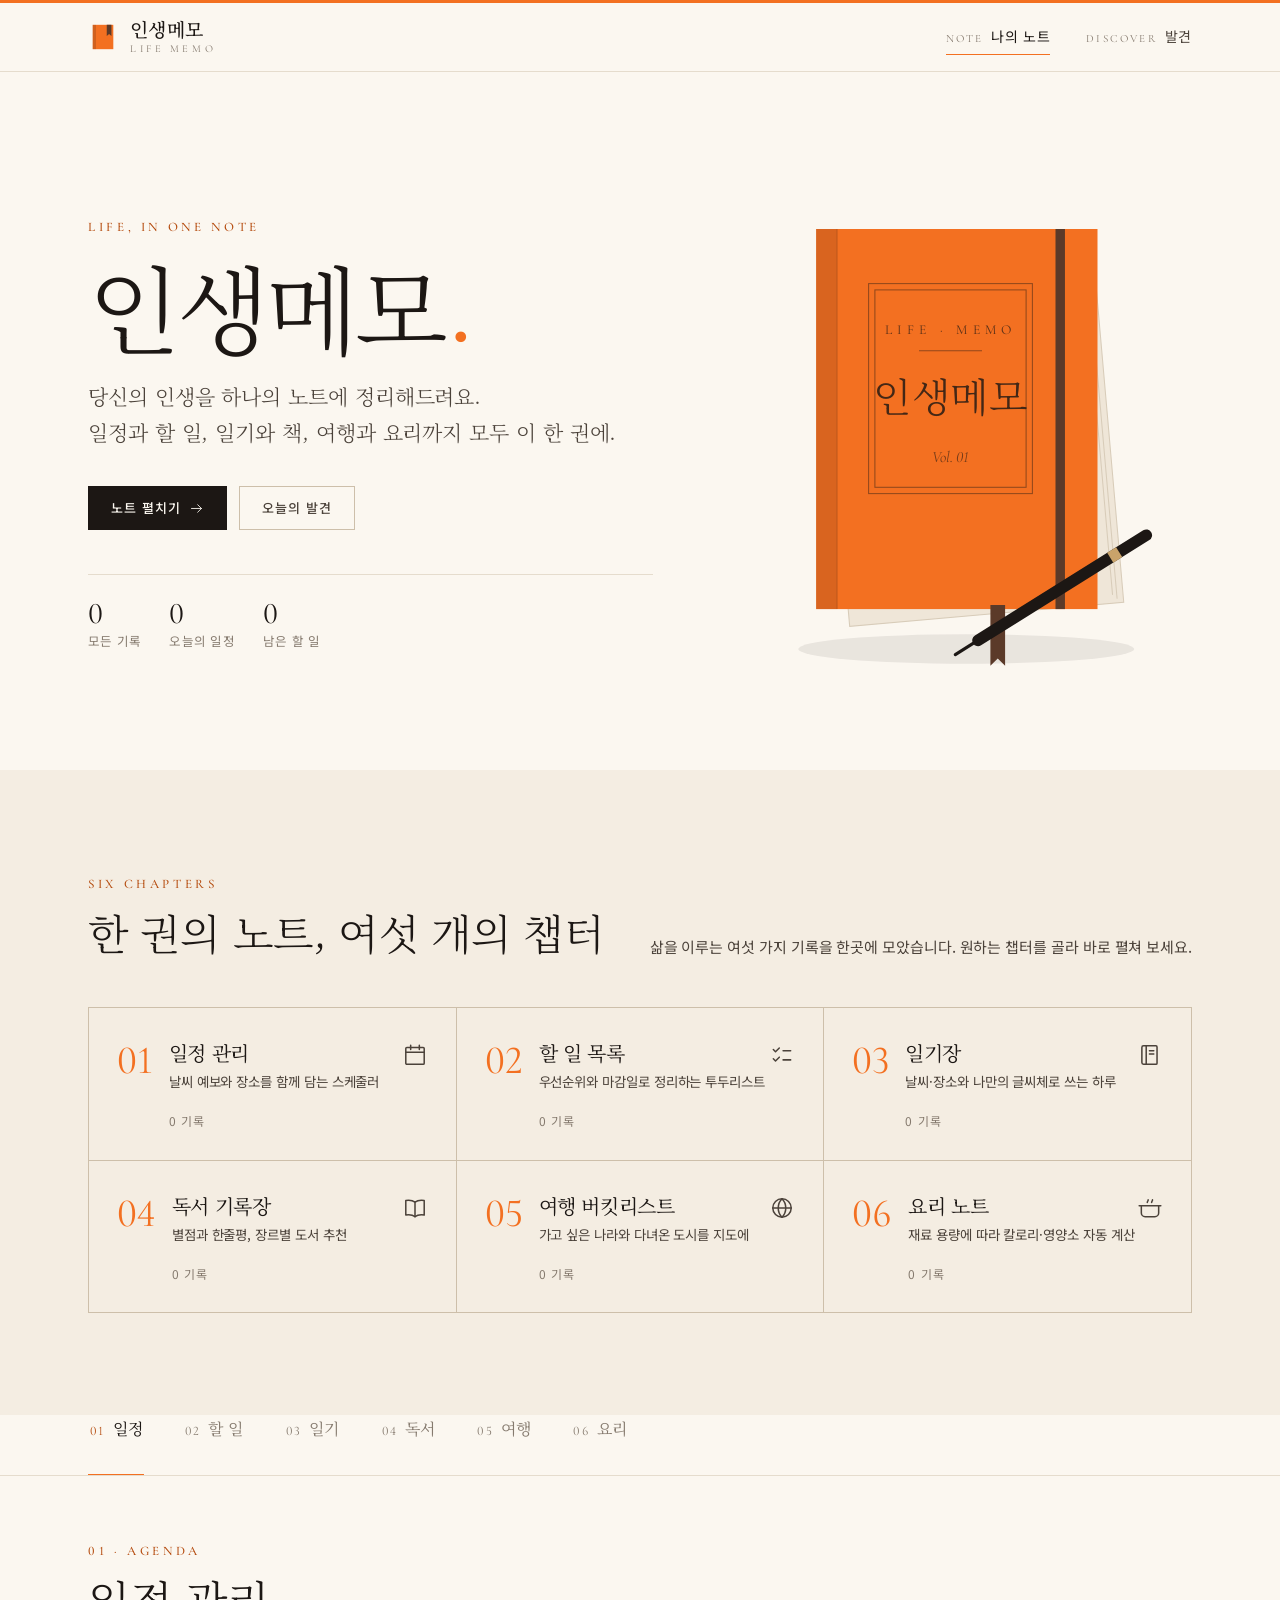
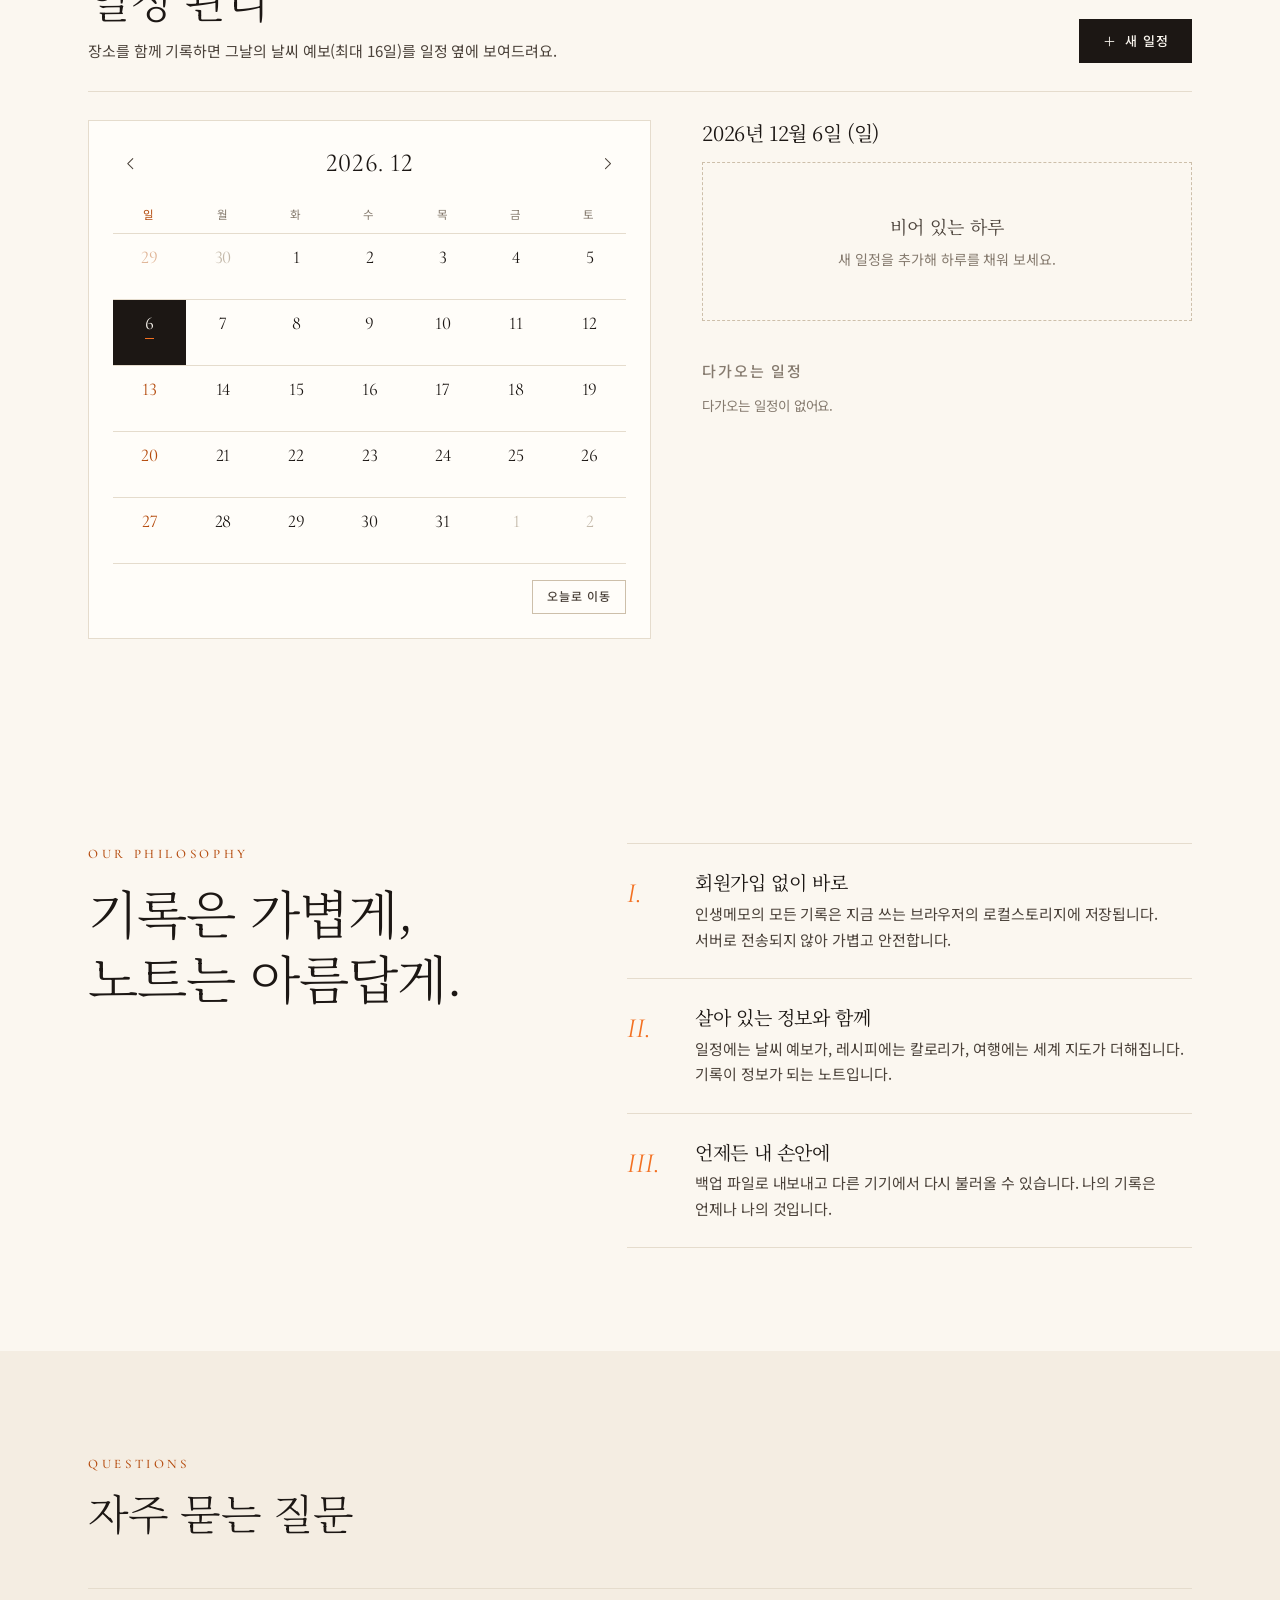
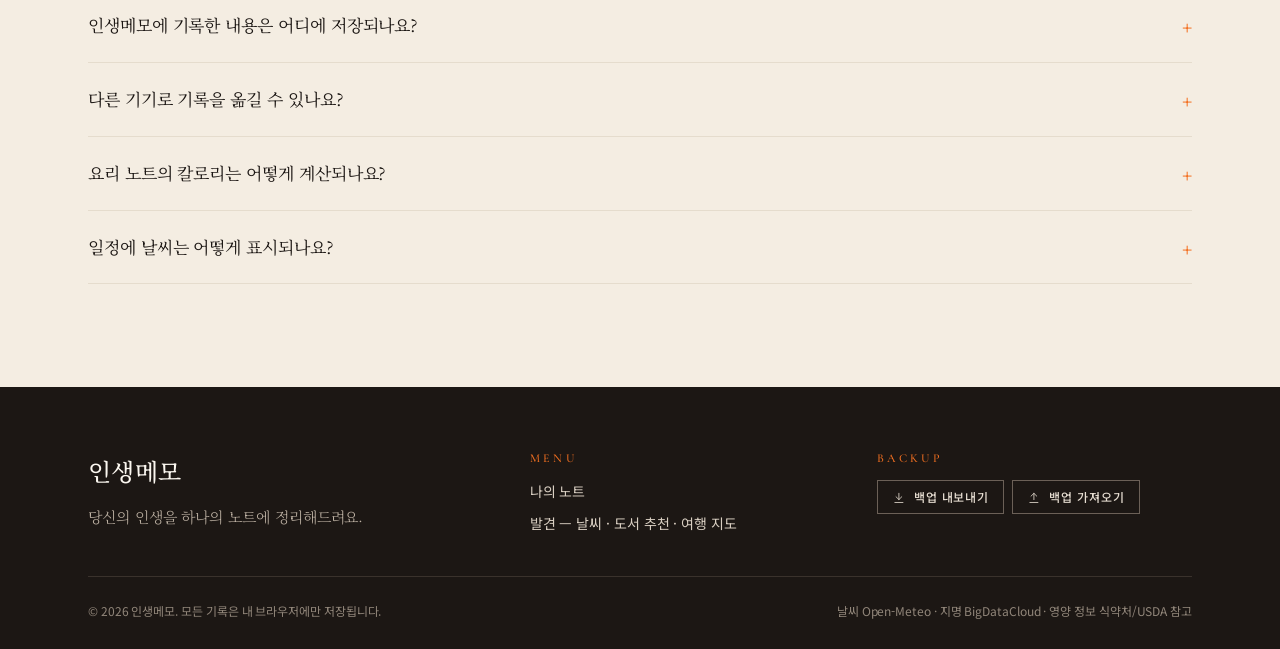
==== index.html @ c5253de2 "first commit" ====
<!doctype html>
<html lang="ko">
<head>
  <meta charset="utf-8">
  <meta name="viewport" content="width=device-width, initial-scale=1, viewport-fit=cover">
  <title>인생메모 | 일정·할 일·일기·독서·여행·요리를 한 권의 노트에</title>
  <meta name="description" content="인생메모는 일정 관리, 할 일 목록, 일기장, 독서 기록장, 여행 버킷리스트, 요리 노트를 한 권의 노트에 정리하는 무료 웹 다이어리입니다. 회원가입 없이 브라우저에 바로 저장됩니다.">
  <meta name="keywords" content="인생메모, 온라인 다이어리, 일정관리, 스케줄러, 투두리스트, 일기장, 독서기록장, 여행 버킷리스트, 요리노트, 레시피 칼로리">
  <meta name="author" content="인생메모">
  <meta name="robots" content="index, follow, max-image-preview:large">
  <meta name="theme-color" content="#f37021">
  <meta name="format-detection" content="telephone=no">
  <link rel="canonical" href="https://lifememo.example.com/">

  <!-- Open Graph / Twitter -->
  <meta property="og:type" content="website">
  <meta property="og:site_name" content="인생메모">
  <meta property="og:locale" content="ko_KR">
  <meta property="og:title" content="인생메모 — 당신의 인생을 하나의 노트에 정리해드려요">
  <meta property="og:description" content="일정, 할 일, 일기, 독서, 여행, 요리. 흩어진 기록을 한 권의 아름다운 노트로.">
  <meta property="og:url" content="https://lifememo.example.com/">
  <meta property="og:image" content="https://lifememo.example.com/assets/img/og-image.png">
  <meta property="og:image:width" content="1200">
  <meta property="og:image:height" content="630">
  <meta property="og:image:alt" content="오렌지색 노트 위에 적힌 인생메모 로고">
  <meta name="twitter:card" content="summary_large_image">
  <meta name="twitter:title" content="인생메모 — 당신의 인생을 하나의 노트에 정리해드려요">
  <meta name="twitter:description" content="일정, 할 일, 일기, 독서, 여행, 요리. 흩어진 기록을 한 권의 아름다운 노트로.">
  <meta name="twitter:image" content="https://lifememo.example.com/assets/img/og-image.png">

  <link rel="icon" href="assets/img/favicon.svg" type="image/svg+xml">
  <link rel="icon" href="assets/img/favicon-32.png" sizes="32x32" type="image/png">
  <link rel="apple-touch-icon" href="assets/img/apple-touch-icon.png">
  <link rel="manifest" href="manifest.webmanifest">

  <link rel="preconnect" href="https://fonts.googleapis.com">
  <link rel="preconnect" href="https://fonts.gstatic.com" crossorigin>
  <link rel="preconnect" href="https://api.open-meteo.com" crossorigin>
  <link rel="stylesheet" href="https://fonts.googleapis.com/css2?family=Cormorant+Garamond:ital,wght@0,400;0,500;1,400&family=Noto+Sans+KR:wght@300;400;500&family=Noto+Serif+KR:wght@300;400;500&family=Nanum+Myeongjo&family=Gowun+Batang&family=Gowun+Dodum&family=Nanum+Pen+Script&family=Gaegu&display=swap">
  <link rel="stylesheet" href="css/base.css">
  <link rel="stylesheet" href="css/note.css">

  <script type="application/ld+json">
  {
    "@context": "https://schema.org",
    "@graph": [
      {
        "@type": "WebSite",
        "@id": "https://lifememo.example.com/#website",
        "name": "인생메모",
        "alternateName": "Life Memo",
        "url": "https://lifememo.example.com/",
        "description": "당신의 인생을 하나의 노트에 정리해드려요.",
        "inLanguage": "ko-KR"
      },
      {
        "@type": "WebApplication",
        "name": "인생메모",
        "url": "https://lifememo.example.com/",
        "applicationCategory": "LifestyleApplication",
        "operatingSystem": "Any (웹 브라우저)",
        "browserRequirements": "JavaScript와 localStorage를 지원하는 최신 브라우저",
        "offers": { "@type": "Offer", "price": "0", "priceCurrency": "KRW" },
        "featureList": ["일정 관리 및 날씨 예보", "할 일 목록", "글꼴을 고를 수 있는 일기장", "별점과 한줄평 독서 기록장", "세계 지도 여행 버킷리스트", "칼로리·영양소 자동 계산 요리 노트"],
        "inLanguage": "ko-KR"
      },
      {
        "@type": "FAQPage",
        "mainEntity": [
          {
            "@type": "Question",
            "name": "인생메모에 기록한 내용은 어디에 저장되나요?",
            "acceptedAnswer": { "@type": "Answer", "text": "모든 기록은 지금 사용하는 브라우저의 로컬스토리지에만 저장됩니다. 서버로 전송되지 않으며 회원가입도 필요 없습니다." }
          },
          {
            "@type": "Question",
            "name": "다른 기기로 기록을 옮길 수 있나요?",
            "acceptedAnswer": { "@type": "Answer", "text": "페이지 하단의 '백업 내보내기'로 JSON 파일을 받은 뒤, 다른 기기에서 '백업 가져오기'로 불러오면 됩니다." }
          },
          {
            "@type": "Question",
            "name": "요리 노트의 칼로리는 어떻게 계산되나요?",
            "acceptedAnswer": { "@type": "Answer", "text": "재료와 용량을 고르면 식약처 식품영양성분 DB와 USDA 자료를 참고한 100g당 영양 정보를 바탕으로 열량, 탄수화물, 단백질, 지방, 나트륨을 자동으로 계산합니다." }
          },
          {
            "@type": "Question",
            "name": "일정에 날씨는 어떻게 표시되나요?",
            "acceptedAnswer": { "@type": "Answer", "text": "일정에 장소를 검색하거나 현재 위치를 등록하면 Open-Meteo 예보를 이용해 최대 16일 뒤까지 그날의 날씨와 기온을 보여드립니다." }
          }
        ]
      }
    ]
  }
  </script>
</head>
<body>
  <a class="skip-link" href="#main">본문 바로가기</a>

  <!-- Icon sprite -->
  <svg xmlns="http://www.w3.org/2000/svg" style="display:none">
    <symbol id="i-calendar" viewBox="0 0 24 24"><rect x="3.5" y="5" width="17" height="15.5" rx="1"/><path d="M3.5 9.5h17M8 3v4M16 3v4"/></symbol>
    <symbol id="i-checklist" viewBox="0 0 24 24"><path d="m4 7 2 2 3.5-3.5M4 15.5l2 2 3.5-3.5M13 8h7M13 16.5h7"/></symbol>
    <symbol id="i-journal" viewBox="0 0 24 24"><path d="M6 3.5h11.5a1 1 0 0 1 1 1v15a1 1 0 0 1-1 1H6A1.5 1.5 0 0 1 4.5 19V5A1.5 1.5 0 0 1 6 3.5z"/><path d="M8.5 3.5v17M11.5 8h4M11.5 11h4"/></symbol>
    <symbol id="i-book" viewBox="0 0 24 24"><path d="M12 6.5C10 5 7 4.5 3.5 5v13.5c3.5-.5 6.5 0 8.5 1.5 2-1.5 5-2 8.5-1.5V5C17 4.5 14 5 12 6.5z"/><path d="M12 6.5V20"/></symbol>
    <symbol id="i-globe" viewBox="0 0 24 24"><circle cx="12" cy="12" r="8.5"/><path d="M3.5 12h17M12 3.5c2.5 2.5 3.5 5.5 3.5 8.5s-1 6-3.5 8.5c-2.5-2.5-3.5-5.5-3.5-8.5s1-6 3.5-8.5z"/></symbol>
    <symbol id="i-pot" viewBox="0 0 24 24"><path d="M4 10h16v6.5a3.5 3.5 0 0 1-3.5 3.5h-9A3.5 3.5 0 0 1 4 16.5z"/><path d="M2 10h2M20 10h2M9.5 7c0-1 .8-1.5.8-2.5M13.5 7c0-1 .8-1.5.8-2.5"/></symbol>
    <symbol id="i-plus" viewBox="0 0 24 24"><path d="M12 5v14M5 12h14"/></symbol>
    <symbol id="i-edit" viewBox="0 0 24 24"><path d="M4 20h4L18.5 9.5l-4-4L4 16z"/></symbol>
    <symbol id="i-trash" viewBox="0 0 24 24"><path d="M4.5 7h15M9.5 7V4.5h5V7M6.5 7l1 13h9l1-13M10.5 11v5M13.5 11v5"/></symbol>
    <symbol id="i-close" viewBox="0 0 24 24"><path d="m6 6 12 12M18 6 6 18"/></symbol>
    <symbol id="i-pin" viewBox="0 0 24 24"><path d="M12 21s-6.5-6-6.5-11a6.5 6.5 0 0 1 13 0c0 5-6.5 11-6.5 11z"/><circle cx="12" cy="10" r="2.3"/></symbol>
    <symbol id="i-locate" viewBox="0 0 24 24"><circle cx="12" cy="12" r="6.5"/><circle cx="12" cy="12" r="2"/><path d="M12 2.5v3M12 18.5v3M2.5 12h3M18.5 12h3"/></symbol>
    <symbol id="i-search" viewBox="0 0 24 24"><circle cx="10.5" cy="10.5" r="6.5"/><path d="m15.5 15.5 5 5"/></symbol>
    <symbol id="i-arrow-right" viewBox="0 0 24 24"><path d="M4 12h16M14 6l6 6-6 6"/></symbol>
    <symbol id="i-chev-left" viewBox="0 0 24 24"><path d="m15 5-7 7 7 7"/></symbol>
    <symbol id="i-chev-right" viewBox="0 0 24 24"><path d="m9 5 7 7-7 7"/></symbol>
    <symbol id="i-chev-up" viewBox="0 0 24 24"><path d="m5 15 7-7 7 7"/></symbol>
    <symbol id="i-chev-down" viewBox="0 0 24 24"><path d="m5 9 7 7 7-7"/></symbol>
    <symbol id="i-star" viewBox="0 0 24 24"><path fill="currentColor" stroke="none" d="m12 2.8 2.8 5.9 6.4.8-4.7 4.4 1.2 6.4L12 17.2l-5.7 3.1 1.2-6.4-4.7-4.4 6.4-.8z"/></symbol>
    <symbol id="i-sun" viewBox="0 0 24 24"><circle cx="12" cy="12" r="4"/><path d="M12 2.5v2M12 19.5v2M2.5 12h2M19.5 12h2M5.3 5.3l1.4 1.4M17.3 17.3l1.4 1.4M5.3 18.7l1.4-1.4M17.3 6.7l1.4-1.4"/></symbol>
    <symbol id="i-moon" viewBox="0 0 24 24"><path d="M19.5 14.5A8 8 0 0 1 9.5 4.5a8 8 0 1 0 10 10z"/></symbol>
    <symbol id="i-cloud" viewBox="0 0 24 24"><path d="M7 18.5h10.5a4 4 0 0 0 .3-8A6 6 0 0 0 6.3 11 3.8 3.8 0 0 0 7 18.5z"/></symbol>
    <symbol id="i-cloud-sun" viewBox="0 0 24 24"><path d="M8.6 8.2a3.5 3.5 0 0 1 6-1.7M9 2.5V4M3.5 8H5M5 4.3l1 1"/><path d="M8 20h9.5a3.5 3.5 0 0 0 .3-7 5.2 5.2 0 0 0-9.9.6A3.2 3.2 0 0 0 8 20z"/></symbol>
    <symbol id="i-fog" viewBox="0 0 24 24"><path d="M7 12.5h10.5a3.6 3.6 0 0 0 .3-7.2 5.5 5.5 0 0 0-10.6.6A3.3 3.3 0 0 0 7 12.5zM4 16h16M6 19.5h12"/></symbol>
    <symbol id="i-drizzle" viewBox="0 0 24 24"><path d="M7 14.5h10.5a3.8 3.8 0 0 0 .3-7.5A5.8 5.8 0 0 0 6.6 8 3.5 3.5 0 0 0 7 14.5z"/><path d="M8.5 17.5v1M12 19v1M15.5 17.5v1"/></symbol>
    <symbol id="i-rain" viewBox="0 0 24 24"><path d="M7 14.5h10.5a3.8 3.8 0 0 0 .3-7.5A5.8 5.8 0 0 0 6.6 8 3.5 3.5 0 0 0 7 14.5z"/><path d="m9 17-1 3.5M12.5 17l-1 3.5M16 17l-1 3.5"/></symbol>
    <symbol id="i-snow" viewBox="0 0 24 24"><path d="M7 14.5h10.5a3.8 3.8 0 0 0 .3-7.5A5.8 5.8 0 0 0 6.6 8 3.5 3.5 0 0 0 7 14.5z"/><path d="M8.5 17.5v3M7 19h3M15.5 17.5v3M14 19h3"/></symbol>
    <symbol id="i-storm" viewBox="0 0 24 24"><path d="M7 14.5h10.5a3.8 3.8 0 0 0 .3-7.5A5.8 5.8 0 0 0 6.6 8 3.5 3.5 0 0 0 7 14.5z"/><path d="M12.5 15.5 10.5 19h3l-2 3.5"/></symbol>
    <symbol id="i-wind" viewBox="0 0 24 24"><path d="M3 8.5h11a2.5 2.5 0 1 0-2.5-2.5M3 12.5h15a2.5 2.5 0 1 1-2.5 2.5M3 16.5h7"/></symbol>
    <symbol id="i-clock" viewBox="0 0 24 24"><circle cx="12" cy="12" r="8.5"/><path d="M12 7.5V12l3 2"/></symbol>
    <symbol id="i-users" viewBox="0 0 24 24"><circle cx="9" cy="8" r="3"/><path d="M3.5 19.5a5.5 5.5 0 0 1 11 0M16 5.5a3 3 0 0 1 0 5.5M17.5 14.5a5 5 0 0 1 3 5"/></symbol>
    <symbol id="i-flame" viewBox="0 0 24 24"><path d="M12 21a6 6 0 0 0 6-6c0-4-3-6-4-9-1 2.5-2.5 3.5-3.5 2.5C9.8 7 9.8 5.5 10.2 4 7.5 6 6 9.5 6 15a6 6 0 0 0 6 6z"/></symbol>
    <symbol id="i-download" viewBox="0 0 24 24"><path d="M12 4v11M7 10l5 5 5-5M5 20h14"/></symbol>
    <symbol id="i-upload" viewBox="0 0 24 24"><path d="M12 15V4M7 9l5-5 5 5M5 20h14"/></symbol>
    <symbol id="i-check" viewBox="0 0 24 24"><path d="m5 12.5 4.5 4.5L19 7.5"/></symbol>
    <symbol id="i-map" viewBox="0 0 24 24"><path d="M3.5 6.5 9 4l6 2.5 5.5-2.5v13.5L15 20l-6-2.5-5.5 2.5zM9 4v13.5M15 6.5V20"/></symbol>
    <symbol id="i-bookmark" viewBox="0 0 24 24"><path d="M6 3.5h12v17l-6-4-6 4z"/></symbol>
  </svg>

  <header class="site-header">
    <div class="container">
      <a class="brand" href="./" aria-label="인생메모 홈">
        <svg class="brand-mark" viewBox="0 0 32 32" aria-hidden="true"><rect x="5" y="3" width="22" height="26" fill="#f37021"/><rect x="5" y="3" width="3.5" height="26" fill="#1c1714" opacity=".16"/><path d="M20 3v12l2.5-2.2L25 15V3z" fill="#5b3a29"/></svg>
        <span class="brand-text"><span class="brand-name">인생메모</span><span class="brand-sub">Life Memo</span></span>
      </a>
      <nav class="site-nav" aria-label="주요 메뉴">
        <ul>
          <li><a href="./" aria-current="page"><small>Note</small>나의 노트</a></li>
          <li><a href="discover.html"><small>Discover</small>발견</a></li>
        </ul>
      </nav>
    </div>
  </header>

  <main id="main">
    <!-- ============ Hero ============ -->
    <section class="hero" aria-labelledby="hero-title">
      <div class="container">
        <div>
          <p class="eyebrow">Life, in one note</p>
          <h1 class="hero-title" id="hero-title">인생메모<em>.</em></h1>
          <p class="hero-lead">당신의 인생을 하나의 노트에 정리해드려요.<br>일정과 할 일, 일기와 책, 여행과 요리까지 모두 이 한 권에.</p>
          <div class="hero-actions">
            <a class="btn btn--primary" href="#notebook">노트 펼치기 <svg class="icon" aria-hidden="true"><use href="#i-arrow-right"></use></svg></a>
            <a class="btn btn--ghost" href="discover.html">오늘의 발견</a>
          </div>
          <div class="hero-meta" aria-label="나의 기록 요약">
            <div><strong data-stat="total">0</strong>모든 기록</div>
            <div><strong data-stat="today">0</strong>오늘의 일정</div>
            <div><strong data-stat="todo">0</strong>남은 할 일</div>
          </div>
        </div>
        <svg class="hero-art" viewBox="0 0 400 470" role="img" aria-labelledby="hero-art-title">
          <title id="hero-art-title">갈색 리본 책갈피가 달린 오렌지색 노트</title>
          <ellipse cx="205" cy="440" rx="160" ry="14" fill="#1c1714" opacity=".08"/>
          <g transform="rotate(-5 205 230)">
            <rect x="78" y="52" width="262" height="356" fill="#efe6d8" stroke="#d8ccb9"/>
            <path d="M330 60v340M334 64v340" stroke="#d8ccb9"/>
          </g>
          <rect x="62" y="40" width="268" height="362" fill="#f37021"/>
          <rect x="62" y="40" width="20" height="362" fill="#1c1714" opacity=".12"/>
          <path d="M82 40v362" stroke="#1c1714" stroke-opacity=".18"/>
          <rect x="290" y="40" width="9" height="362" fill="#5b3a29"/>
          <path d="M228 398h14v58l-7-7-7 7z" fill="#5b3a29"/>
          <g fill="none" stroke="#1c1714" stroke-opacity=".45">
            <rect x="112" y="92" width="156" height="200"/>
            <rect x="118" y="98" width="144" height="188"/>
          </g>
          <text x="190" y="140" text-anchor="middle" font-family="Cormorant Garamond, serif" font-size="13" letter-spacing="5" fill="#1c1714" fill-opacity=".7">LIFE · MEMO</text>
          <path d="M160 156h60" stroke="#1c1714" stroke-opacity=".45"/>
          <text x="190" y="214" text-anchor="middle" font-family="Noto Serif KR, serif" font-size="38" font-weight="300" fill="#1c1714" fill-opacity=".82">인생메모</text>
          <text x="190" y="262" text-anchor="middle" font-family="Cormorant Garamond, serif" font-style="italic" font-size="15" fill="#1c1714" fill-opacity=".6">Vol. 01</text>
          <g transform="rotate(-32 300 380)">
            <rect x="196" y="374" width="200" height="11" rx="5.5" fill="#1c1714"/>
            <rect x="350" y="374" width="10" height="11" fill="#c9a36a"/>
            <path d="M196 379.5 176 379.5" stroke="#1c1714" stroke-width="3" stroke-linecap="round"/>
          </g>
        </svg>
      </div>
    </section>

    <!-- ============ Chapters ============ -->
    <section class="section section--tint" aria-labelledby="chapters-title">
      <div class="container">
        <div class="section-head">
          <div>
            <p class="eyebrow">Six chapters</p>
            <h2 id="chapters-title">한 권의 노트, 여섯 개의 챕터</h2>
          </div>
          <p class="desc">삶을 이루는 여섯 가지 기록을 한곳에 모았습니다. 원하는 챕터를 골라 바로 펼쳐 보세요.</p>
        </div>
        <ol class="chapters">
          <li><a class="chapter" href="#agenda" data-tab="agenda">
            <span class="chapter-num">01</span><svg class="icon" aria-hidden="true"><use href="#i-calendar"></use></svg>
            <h3>일정 관리</h3><p>날씨 예보와 장소를 함께 담는 스케줄러</p><span class="chapter-count" data-count="schedules">0</span>
          </a></li>
          <li><a class="chapter" href="#todo" data-tab="todo">
            <span class="chapter-num">02</span><svg class="icon" aria-hidden="true"><use href="#i-checklist"></use></svg>
            <h3>할 일 목록</h3><p>우선순위와 마감일로 정리하는 투두리스트</p><span class="chapter-count" data-count="todos">0</span>
          </a></li>
          <li><a class="chapter" href="#journal" data-tab="journal">
            <span class="chapter-num">03</span><svg class="icon" aria-hidden="true"><use href="#i-journal"></use></svg>
            <h3>일기장</h3><p>날씨·장소와 나만의 글씨체로 쓰는 하루</p><span class="chapter-count" data-count="diaries">0</span>
          </a></li>
          <li><a class="chapter" href="#library" data-tab="library">
            <span class="chapter-num">04</span><svg class="icon" aria-hidden="true"><use href="#i-book"></use></svg>
            <h3>독서 기록장</h3><p>별점과 한줄평, 장르별 도서 추천</p><span class="chapter-count" data-count="books">0</span>
          </a></li>
          <li><a class="chapter" href="#voyage" data-tab="voyage">
            <span class="chapter-num">05</span><svg class="icon" aria-hidden="true"><use href="#i-globe"></use></svg>
            <h3>여행 버킷리스트</h3><p>가고 싶은 나라와 다녀온 도시를 지도에</p><span class="chapter-count" data-count="trips">0</span>
          </a></li>
          <li><a class="chapter" href="#cuisine" data-tab="cuisine">
            <span class="chapter-num">06</span><svg class="icon" aria-hidden="true"><use href="#i-pot"></use></svg>
            <h3>요리 노트</h3><p>재료 용량에 따라 칼로리·영양소 자동 계산</p><span class="chapter-count" data-count="recipes">0</span>
          </a></li>
        </ol>
      </div>
    </section>

    <!-- ============ Notebook (CRUD) ============ -->
    <section class="notebook" id="notebook" aria-label="나의 노트">
      <div class="tabbar">
        <div class="container">
          <div class="tabs" role="tablist" aria-label="노트 챕터">
            <button role="tab" id="tab-agenda" aria-controls="agenda" aria-selected="true"><span>01</span>일정</button>
            <button role="tab" id="tab-todo" aria-controls="todo" aria-selected="false" tabindex="-1"><span>02</span>할 일</button>
            <button role="tab" id="tab-journal" aria-controls="journal" aria-selected="false" tabindex="-1"><span>03</span>일기</button>
            <button role="tab" id="tab-library" aria-controls="library" aria-selected="false" tabindex="-1"><span>04</span>독서</button>
            <button role="tab" id="tab-voyage" aria-controls="voyage" aria-selected="false" tabindex="-1"><span>05</span>여행</button>
            <button role="tab" id="tab-cuisine" aria-controls="cuisine" aria-selected="false" tabindex="-1"><span>06</span>요리</button>
          </div>
        </div>
      </div>

      <div class="container">
        <!-- 01 Agenda -->
        <section class="panel" id="agenda" role="tabpanel" aria-labelledby="tab-agenda" tabindex="0">
          <header class="panel-head">
            <div>
              <p class="eyebrow">01 · Agenda</p>
              <h2 class="panel-title">일정 관리</h2>
              <p class="panel-desc">장소를 함께 기록하면 그날의 날씨 예보(최대 16일)를 일정 옆에 보여드려요.</p>
            </div>
            <button class="btn btn--primary" type="button" data-action="new-event"><svg class="icon" aria-hidden="true"><use href="#i-plus"></use></svg>새 일정</button>
          </header>
          <div class="agenda-grid">
            <div class="calendar card">
              <div class="cal-head">
                <button class="icon-btn" type="button" id="cal-prev" aria-label="이전 달"><svg class="icon" aria-hidden="true"><use href="#i-chev-left"></use></svg></button>
                <h3 id="cal-title" aria-live="polite"></h3>
                <button class="icon-btn" type="button" id="cal-next" aria-label="다음 달"><svg class="icon" aria-hidden="true"><use href="#i-chev-right"></use></svg></button>
              </div>
              <div class="cal-week" aria-hidden="true"><span>일</span><span>월</span><span>화</span><span>수</span><span>목</span><span>금</span><span>토</span></div>
              <div class="cal-days" id="cal-days" role="grid" aria-labelledby="cal-title"></div>
              <div class="cal-foot"><button class="btn btn--ghost btn--sm" type="button" id="cal-today">오늘로 이동</button></div>
            </div>
            <div class="agenda-side">
              <h3 class="side-title" id="agenda-day-title"></h3>
              <ul class="event-list" id="agenda-day-list"></ul>
              <h3 class="side-title side-title--sub">다가오는 일정</h3>
              <ul class="event-list event-list--compact" id="agenda-upcoming"></ul>
            </div>
          </div>
        </section>

        <!-- 02 To-do -->
        <section class="panel" id="todo" role="tabpanel" aria-labelledby="tab-todo" tabindex="0" hidden>
          <header class="panel-head">
            <div>
              <p class="eyebrow">02 · To-do</p>
              <h2 class="panel-title">할 일 목록</h2>
              <p class="panel-desc">우선순위와 마감일을 정해 두면 급한 일부터 위로 올라와요. 항목을 두 번 누르면 바로 고칠 수 있어요.</p>
            </div>
          </header>
          <form class="todo-add card" id="todo-form" autocomplete="off">
            <label class="sr-only" for="todo-text">할 일</label>
            <input class="input" id="todo-text" name="text" placeholder="오늘 해야 할 일을 적어 보세요" maxlength="120" required>
            <label class="sr-only" for="todo-priority">우선순위</label>
            <select class="select" id="todo-priority" name="priority">
              <option value="1">높음</option>
              <option value="2" selected>보통</option>
              <option value="3">낮음</option>
            </select>
            <label class="sr-only" for="todo-due">마감일</label>
            <input class="input" type="date" id="todo-due" name="due">
            <button class="btn btn--primary" type="submit"><svg class="icon" aria-hidden="true"><use href="#i-plus"></use></svg>추가</button>
          </form>
          <div class="todo-toolbar">
            <div class="segmented" id="todo-filter" role="group" aria-label="필터">
              <button type="button" data-filter="all" aria-pressed="true">전체</button>
              <button type="button" data-filter="active" aria-pressed="false">진행 중</button>
              <button type="button" data-filter="done" aria-pressed="false">완료</button>
            </div>
            <div class="todo-progress" aria-live="polite">
              <div class="bar"><span id="todo-bar"></span></div>
              <span id="todo-count"></span>
            </div>
            <button class="btn btn--ghost btn--sm" type="button" id="todo-clear">완료 항목 지우기</button>
          </div>
          <ul class="todo-list" id="todo-list"></ul>
        </section>

        <!-- 03 Journal -->
        <section class="panel" id="journal" role="tabpanel" aria-labelledby="tab-journal" tabindex="0" hidden>
          <header class="panel-head">
            <div>
              <p class="eyebrow">03 · Journal</p>
              <h2 class="panel-title">일기장</h2>
              <p class="panel-desc">그날의 날씨와 머문 곳을 함께 남겨 보세요. 글씨체와 글자 크기도 하루의 기분에 맞게 고를 수 있어요.</p>
            </div>
            <button class="btn btn--primary" type="button" data-action="new-journal"><svg class="icon" aria-hidden="true"><use href="#i-plus"></use></svg>오늘의 일기</button>
          </header>
          <div class="toolbar">
            <label class="search-box">
              <svg class="icon" aria-hidden="true"><use href="#i-search"></use></svg>
              <span class="sr-only">일기 검색</span>
              <input class="input" type="search" id="journal-search" placeholder="제목, 내용, 장소로 찾기">
            </label>
          </div>
          <div class="journal-list" id="journal-list"></div>
        </section>

        <!-- 04 Library -->
        <section class="panel" id="library" role="tabpanel" aria-labelledby="tab-library" tabindex="0" hidden>
          <header class="panel-head">
            <div>
              <p class="eyebrow">04 · Library</p>
              <h2 class="panel-title">독서 기록장</h2>
              <p class="panel-desc">읽은 책에 별점과 한줄평을 남기고, 장르를 고르면 추천 도서도 받아 볼 수 있어요.</p>
            </div>
            <button class="btn btn--primary" type="button" data-action="new-book"><svg class="icon" aria-hidden="true"><use href="#i-plus"></use></svg>책 기록하기</button>
          </header>
          <dl class="stat-row" id="library-stats"></dl>
          <div class="toolbar">
            <div class="segmented" id="book-status" role="group" aria-label="독서 상태">
              <button type="button" data-status="all" aria-pressed="true">전체</button>
              <button type="button" data-status="read" aria-pressed="false">읽은 책</button>
              <button type="button" data-status="wish" aria-pressed="false">읽고 싶은 책</button>
            </div>
            <label class="sr-only" for="book-genre">장르</label>
            <select class="select select--boxed" id="book-genre"><option value="">모든 장르</option></select>
            <label class="sr-only" for="book-sort">정렬</label>
            <select class="select select--boxed" id="book-sort">
              <option value="recent">최근 읽은 순</option>
              <option value="rating">별점 높은 순</option>
              <option value="title">제목 순</option>
            </select>
            <span class="spacer"></span>
            <a class="link-arrow" id="book-recommend-link" href="discover.html#books">장르별 추천 도서 보기 <svg class="icon" aria-hidden="true"><use href="#i-arrow-right"></use></svg></a>
          </div>
          <ul class="book-grid" id="book-list"></ul>
        </section>

        <!-- 05 Voyage -->
        <section class="panel" id="voyage" role="tabpanel" aria-labelledby="tab-voyage" tabindex="0" hidden>
          <header class="panel-head">
            <div>
              <p class="eyebrow">05 · Voyage</p>
              <h2 class="panel-title">여행 버킷리스트</h2>
              <p class="panel-desc">가고 싶은 나라를 우선순위와 함께 적어 두세요. 다녀온 나라와 도시는 세계 지도에서 직접 칠할 수 있어요.</p>
            </div>
            <div class="head-actions">
              <a class="btn btn--ghost" href="discover.html#voyage-map"><svg class="icon" aria-hidden="true"><use href="#i-map"></use></svg>지도에서 체크하기</a>
              <button class="btn btn--primary" type="button" data-action="new-trip"><svg class="icon" aria-hidden="true"><use href="#i-plus"></use></svg>버킷리스트 추가</button>
            </div>
          </header>
          <dl class="stat-row" id="voyage-stats"></dl>
          <div class="toolbar">
            <div class="segmented" id="trip-filter" role="group" aria-label="여행 필터">
              <button type="button" data-filter="all" aria-pressed="true">전체</button>
              <button type="button" data-filter="todo" aria-pressed="false">가고 싶은 곳</button>
              <button type="button" data-filter="done" aria-pressed="false">다녀온 곳</button>
            </div>
          </div>
          <ul class="trip-list" id="trip-list"></ul>
          <div class="city-box">
            <h3 class="side-title side-title--sub">지도에서 체크한 도시</h3>
            <ul class="chips" id="city-list"></ul>
          </div>
        </section>

        <!-- 06 Cuisine -->
        <section class="panel" id="cuisine" role="tabpanel" aria-labelledby="tab-cuisine" tabindex="0" hidden>
          <header class="panel-head">
            <div>
              <p class="eyebrow">06 · Cuisine</p>
              <h2 class="panel-title">요리 노트</h2>
              <p class="panel-desc">나만의 레시피를 재료와 조리 순서로 정리하세요. 재료와 용량을 고르는 순간 칼로리와 영양소가 계산돼요.</p>
            </div>
            <button class="btn btn--primary" type="button" data-action="new-recipe"><svg class="icon" aria-hidden="true"><use href="#i-plus"></use></svg>새 레시피</button>
          </header>
          <div class="toolbar">
            <label class="search-box">
              <svg class="icon" aria-hidden="true"><use href="#i-search"></use></svg>
              <span class="sr-only">레시피 검색</span>
              <input class="input" type="search" id="recipe-search" placeholder="요리 이름이나 재료로 찾기">
            </label>
            <div class="chips" id="recipe-cat" role="group" aria-label="요리 분류"></div>
          </div>
          <ul class="recipe-grid" id="recipe-list"></ul>
        </section>
      </div>
    </section>

    <!-- ============ About (SEO 정적 콘텐츠) ============ -->
    <section class="section" aria-labelledby="about-title">
      <div class="container about">
        <div>
          <p class="eyebrow">Our philosophy</p>
          <h2 id="about-title" class="about-title">기록은 가볍게,<br>노트는 아름답게.</h2>
        </div>
        <ul class="about-list">
          <li>
            <span class="display-num">I.</span>
            <h3>회원가입 없이 바로</h3>
            <p>인생메모의 모든 기록은 지금 쓰는 브라우저의 로컬스토리지에 저장됩니다. 서버로 전송되지 않아 가볍고 안전합니다.</p>
          </li>
          <li>
            <span class="display-num">II.</span>
            <h3>살아 있는 정보와 함께</h3>
            <p>일정에는 날씨 예보가, 레시피에는 칼로리가, 여행에는 세계 지도가 더해집니다. 기록이 정보가 되는 노트입니다.</p>
          </li>
          <li>
            <span class="display-num">III.</span>
            <h3>언제든 내 손안에</h3>
            <p>백업 파일로 내보내고 다른 기기에서 다시 불러올 수 있습니다. 나의 기록은 언제나 나의 것입니다.</p>
          </li>
        </ul>
      </div>
    </section>

    <section class="section section--tint" aria-labelledby="faq-title">
      <div class="container">
        <div class="section-head">
          <div>
            <p class="eyebrow">Questions</p>
            <h2 id="faq-title">자주 묻는 질문</h2>
          </div>
        </div>
        <div class="faq">
          <details>
            <summary>인생메모에 기록한 내용은 어디에 저장되나요?</summary>
            <p>모든 기록은 지금 사용하는 브라우저의 로컬스토리지에만 저장됩니다. 서버로 전송되지 않으며 회원가입도 필요 없습니다.</p>
          </details>
          <details>
            <summary>다른 기기로 기록을 옮길 수 있나요?</summary>
            <p>페이지 하단의 '백업 내보내기'로 JSON 파일을 받은 뒤, 다른 기기에서 '백업 가져오기'로 불러오면 됩니다.</p>
          </details>
          <details>
            <summary>요리 노트의 칼로리는 어떻게 계산되나요?</summary>
            <p>재료와 용량을 고르면 식약처 식품영양성분 DB와 USDA 자료를 참고한 100g당 영양 정보를 바탕으로 열량, 탄수화물, 단백질, 지방, 나트륨을 자동으로 계산합니다. 참고용 근사치입니다.</p>
          </details>
          <details>
            <summary>일정에 날씨는 어떻게 표시되나요?</summary>
            <p>일정에 장소를 검색하거나 현재 위치를 등록하면 Open-Meteo 예보를 이용해 최대 16일 뒤까지 그날의 날씨와 기온을 보여드립니다.</p>
          </details>
        </div>
      </div>
    </section>
  </main>

  <footer class="site-footer">
    <div class="container">
      <div class="footer-top">
        <div class="footer-brand">
          <span class="brand-name">인생메모</span>
          <p>당신의 인생을 하나의 노트에 정리해드려요.</p>
        </div>
        <nav aria-label="바닥글 메뉴">
          <h2>Menu</h2>
          <ul>
            <li><a href="./">나의 노트</a></li>
            <li><a href="discover.html">발견 — 날씨 · 도서 추천 · 여행 지도</a></li>
          </ul>
        </nav>
        <div>
          <h2>Backup</h2>
          <div class="chips">
            <button class="btn btn--sm" type="button" data-backup-export><svg class="icon" aria-hidden="true"><use href="#i-download"></use></svg>백업 내보내기</button>
            <label class="btn btn--sm"><svg class="icon" aria-hidden="true"><use href="#i-upload"></use></svg>백업 가져오기<input type="file" accept="application/json,.json" data-backup-import hidden></label>
          </div>
        </div>
      </div>
      <div class="footer-bottom">
        <span>© <span data-year>2026</span> 인생메모. 모든 기록은 내 브라우저에만 저장됩니다.</span>
        <span>날씨 Open-Meteo · 지명 BigDataCloud · 영양 정보 식약처/USDA 참고</span>
      </div>
    </div>
  </footer>

  <!-- ===================== Dialogs ===================== -->

  <!-- 일정 -->
  <dialog class="modal" id="dlg-event" aria-labelledby="event-dlg-title">
    <form id="event-form" class="modal-form" autocomplete="off" novalidate>
      <div class="modal-head">
        <h2 id="event-dlg-title">새 일정</h2>
        <button class="icon-btn" type="button" data-close aria-label="닫기"><svg class="icon" aria-hidden="true"><use href="#i-close"></use></svg></button>
      </div>
      <div class="modal-body">
        <input type="hidden" name="id">
        <div class="form-grid">
          <label class="field span-2"><span>제목</span><input class="input" name="title" maxlength="80" required placeholder="예) 엄마 생신 저녁 식사"></label>
          <label class="field"><span>날짜</span><input class="input" type="date" name="date" required></label>
          <label class="field"><span>분류</span>
            <select class="select" name="category">
              <option value="personal">개인</option>
              <option value="work">업무</option>
              <option value="meet">약속</option>
              <option value="anniv">기념일</option>
              <option value="travel">여행</option>
            </select>
          </label>
          <label class="field"><span>시작 시간</span><input class="input" type="time" name="start"></label>
          <label class="field"><span>종료 시간</span><input class="input" type="time" name="end"></label>
          <div class="field span-2 place-field" data-place>
            <label class="field-label" for="event-place">장소 · 날씨 예보 위치</label>
            <div class="input-row">
              <input class="input" id="event-place" name="place" data-place-input placeholder="도시나 지역 이름을 검색하세요" role="combobox" aria-expanded="false" aria-controls="event-place-suggest" aria-autocomplete="list">
              <button class="btn btn--ghost btn--sm" type="button" data-place-locate><svg class="icon" aria-hidden="true"><use href="#i-locate"></use></svg>현재 위치</button>
            </div>
            <ul class="suggest" id="event-place-suggest" role="listbox" data-place-suggest hidden></ul>
            <input type="hidden" name="lat"><input type="hidden" name="lon">
            <p class="hint" data-place-status></p>
          </div>
          <label class="field span-2"><span>메모</span><textarea class="textarea" name="memo" rows="3" maxlength="500" placeholder="준비물, 예약 번호 등"></textarea></label>
        </div>
      </div>
      <div class="modal-foot">
        <button class="btn btn--danger btn--sm" type="button" id="event-delete" hidden>삭제</button>
        <span class="spacer"></span>
        <button class="btn btn--ghost btn--sm" type="button" data-close>취소</button>
        <button class="btn btn--primary btn--sm" type="submit">저장</button>
      </div>
    </form>
  </dialog>

  <!-- 일기 쓰기 -->
  <dialog class="modal modal--wide" id="dlg-journal" aria-labelledby="journal-dlg-title">
    <form id="journal-form" class="modal-form" autocomplete="off" novalidate>
      <div class="modal-head">
        <h2 id="journal-dlg-title">오늘의 일기</h2>
        <button class="icon-btn" type="button" data-close aria-label="닫기"><svg class="icon" aria-hidden="true"><use href="#i-close"></use></svg></button>
      </div>
      <div class="modal-body">
        <input type="hidden" name="id">
        <div class="form-grid">
          <label class="field"><span>날짜</span><input class="input" type="date" name="date" required></label>
          <label class="field"><span>제목</span><input class="input" name="title" maxlength="60" placeholder="오늘을 한 줄로"></label>
          <fieldset class="field span-2 weather-pick">
            <legend class="field-label">날씨</legend>
            <div class="weather-options">
              <label><input type="radio" name="weather" value="sun" checked><span><svg class="icon" aria-hidden="true"><use href="#i-sun"></use></svg>맑음</span></label>
              <label><input type="radio" name="weather" value="cloud-sun"><span><svg class="icon" aria-hidden="true"><use href="#i-cloud-sun"></use></svg>구름 조금</span></label>
              <label><input type="radio" name="weather" value="cloud"><span><svg class="icon" aria-hidden="true"><use href="#i-cloud"></use></svg>흐림</span></label>
              <label><input type="radio" name="weather" value="rain"><span><svg class="icon" aria-hidden="true"><use href="#i-rain"></use></svg>비</span></label>
              <label><input type="radio" name="weather" value="snow"><span><svg class="icon" aria-hidden="true"><use href="#i-snow"></use></svg>눈</span></label>
              <label><input type="radio" name="weather" value="wind"><span><svg class="icon" aria-hidden="true"><use href="#i-wind"></use></svg>바람</span></label>
              <button class="btn btn--ghost btn--sm" type="button" id="journal-weather-auto"><svg class="icon" aria-hidden="true"><use href="#i-locate"></use></svg>지금 날씨 불러오기</button>
            </div>
          </fieldset>
          <div class="field span-2 place-field" data-place>
            <label class="field-label" for="journal-place">장소</label>
            <div class="input-row">
              <input class="input" id="journal-place" name="place" data-place-input placeholder="오늘 머문 곳" role="combobox" aria-expanded="false" aria-controls="journal-place-suggest" aria-autocomplete="list">
              <button class="btn btn--ghost btn--sm" type="button" data-place-locate><svg class="icon" aria-hidden="true"><use href="#i-locate"></use></svg>현재 위치</button>
            </div>
            <ul class="suggest" id="journal-place-suggest" role="listbox" data-place-suggest hidden></ul>
            <input type="hidden" name="lat"><input type="hidden" name="lon">
            <p class="hint" data-place-status></p>
          </div>
          <div class="span-2 paper-tools">
            <label class="field"><span>글씨체</span>
              <select class="select" name="font" id="journal-font">
                <option value="noto-serif">본명조</option>
                <option value="nanum-myeongjo">나눔명조</option>
                <option value="gowun-batang">고운바탕</option>
                <option value="gowun-dodum">고운돋움</option>
                <option value="pen-script">나눔손글씨 펜</option>
                <option value="gaegu">개구</option>
              </select>
            </label>
            <label class="field"><span>글자 크기 <output id="journal-size-out">18</output>px</span>
              <input type="range" name="size" id="journal-size" min="14" max="32" step="1" value="18">
            </label>
          </div>
          <label class="field span-2"><span class="sr-only">내용</span>
            <textarea class="paper" name="content" id="journal-content" rows="12" placeholder="오늘은 어떤 하루였나요?" required></textarea>
          </label>
        </div>
      </div>
      <div class="modal-foot">
        <button class="btn btn--danger btn--sm" type="button" id="journal-delete" hidden>삭제</button>
        <span class="spacer"></span>
        <button class="btn btn--ghost btn--sm" type="button" data-close>취소</button>
        <button class="btn btn--primary btn--sm" type="submit">저장</button>
      </div>
    </form>
  </dialog>

  <!-- 일기 읽기 -->
  <dialog class="modal modal--wide" id="dlg-journal-view" aria-labelledby="jv-title">
    <div class="modal-head">
      <h2 id="jv-title">일기</h2>
      <button class="icon-btn" type="button" data-close aria-label="닫기"><svg class="icon" aria-hidden="true"><use href="#i-close"></use></svg></button>
    </div>
    <div class="modal-body" id="jv-body"></div>
    <div class="modal-foot">
      <button class="btn btn--danger btn--sm" type="button" id="jv-delete">삭제</button>
      <span class="spacer"></span>
      <button class="btn btn--primary btn--sm" type="button" id="jv-edit">수정하기</button>
    </div>
  </dialog>

  <!-- 책 -->
  <dialog class="modal" id="dlg-book" aria-labelledby="book-dlg-title">
    <form id="book-form" class="modal-form" autocomplete="off" novalidate>
      <div class="modal-head">
        <h2 id="book-dlg-title">책 기록하기</h2>
        <button class="icon-btn" type="button" data-close aria-label="닫기"><svg class="icon" aria-hidden="true"><use href="#i-close"></use></svg></button>
      </div>
      <div class="modal-body">
        <input type="hidden" name="id"><input type="hidden" name="coverId"><input type="hidden" name="olKey">
        <div class="form-grid">
          <label class="field span-2"><span>책 제목</span><input class="input" name="title" maxlength="100" required></label>
          <label class="field"><span>저자</span><input class="input" name="author" maxlength="60"></label>
          <label class="field"><span>장르</span><select class="select" name="genre" id="book-form-genre"></select></label>
          <fieldset class="field span-2">
            <legend class="field-label">상태</legend>
            <div class="segmented-radio">
              <label><input type="radio" name="status" value="read" checked><span>읽은 책</span></label>
              <label><input type="radio" name="status" value="wish"><span>읽고 싶은 책</span></label>
            </div>
          </fieldset>
          <fieldset class="field" data-read-only>
            <legend class="field-label">별점</legend>
            <div class="star-input">
              <input type="radio" id="rate-5" name="rating" value="5"><label for="rate-5" title="5점"><svg class="icon" aria-hidden="true"><use href="#i-star"></use></svg><span class="sr-only">5점</span></label>
              <input type="radio" id="rate-4" name="rating" value="4" checked><label for="rate-4" title="4점"><svg class="icon" aria-hidden="true"><use href="#i-star"></use></svg><span class="sr-only">4점</span></label>
              <input type="radio" id="rate-3" name="rating" value="3"><label for="rate-3" title="3점"><svg class="icon" aria-hidden="true"><use href="#i-star"></use></svg><span class="sr-only">3점</span></label>
              <input type="radio" id="rate-2" name="rating" value="2"><label for="rate-2" title="2점"><svg class="icon" aria-hidden="true"><use href="#i-star"></use></svg><span class="sr-only">2점</span></label>
              <input type="radio" id="rate-1" name="rating" value="1"><label for="rate-1" title="1점"><svg class="icon" aria-hidden="true"><use href="#i-star"></use></svg><span class="sr-only">1점</span></label>
            </div>
          </fieldset>
          <label class="field" data-read-only><span>읽은 날짜</span><input class="input" type="date" name="readDate"></label>
          <label class="field span-2"><span>한줄평</span><input class="input" name="review" maxlength="80" placeholder="이 책을 한 문장으로 남긴다면"></label>
        </div>
      </div>
      <div class="modal-foot">
        <button class="btn btn--danger btn--sm" type="button" id="book-delete" hidden>삭제</button>
        <span class="spacer"></span>
        <button class="btn btn--ghost btn--sm" type="button" data-close>취소</button>
        <button class="btn btn--primary btn--sm" type="submit">저장</button>
      </div>
    </form>
  </dialog>

  <!-- 여행 -->
  <dialog class="modal" id="dlg-trip" aria-labelledby="trip-dlg-title">
    <form id="trip-form" class="modal-form" autocomplete="off" novalidate>
      <div class="modal-head">
        <h2 id="trip-dlg-title">버킷리스트 추가</h2>
        <button class="icon-btn" type="button" data-close aria-label="닫기"><svg class="icon" aria-hidden="true"><use href="#i-close"></use></svg></button>
      </div>
      <div class="modal-body">
        <input type="hidden" name="id">
        <div class="form-grid">
          <label class="field span-2"><span>가고 싶은 나라</span>
            <input class="input" name="country" list="country-options" required placeholder="예) 프랑스">
            <datalist id="country-options"></datalist>
          </label>
          <label class="field"><span>우선순위</span>
            <select class="select" name="priority">
              <option value="1">1순위 · 꼭 가고 싶어요</option>
              <option value="2" selected>2순위 · 언젠가는</option>
              <option value="3">3순위 · 기회가 된다면</option>
            </select>
          </label>
          <label class="field"><span>계획 시기</span><input class="input" type="month" name="period"></label>
          <label class="field span-2"><span>메모</span><textarea class="textarea" name="memo" rows="3" maxlength="300" placeholder="하고 싶은 일, 가고 싶은 도시, 먹고 싶은 음식"></textarea></label>
          <label class="switch span-2"><input type="checkbox" name="visited">다녀왔어요</label>
        </div>
      </div>
      <div class="modal-foot">
        <button class="btn btn--danger btn--sm" type="button" id="trip-delete" hidden>삭제</button>
        <span class="spacer"></span>
        <button class="btn btn--ghost btn--sm" type="button" data-close>취소</button>
        <button class="btn btn--primary btn--sm" type="submit">저장</button>
      </div>
    </form>
  </dialog>

  <!-- 레시피 쓰기 -->
  <dialog class="modal modal--wide" id="dlg-recipe" aria-labelledby="recipe-dlg-title">
    <form id="recipe-form" class="modal-form" autocomplete="off" novalidate>
      <div class="modal-head">
        <h2 id="recipe-dlg-title">새 레시피</h2>
        <button class="icon-btn" type="button" data-close aria-label="닫기"><svg class="icon" aria-hidden="true"><use href="#i-close"></use></svg></button>
      </div>
      <div class="modal-body">
        <input type="hidden" name="id">
        <div class="form-grid recipe-meta">
          <label class="field span-2"><span>요리 이름</span><input class="input" name="name" maxlength="60" required placeholder="예) 엄마표 된장찌개"></label>
          <label class="field"><span>분류</span>
            <select class="select" name="category" id="recipe-form-cat"></select>
          </label>
          <div class="form-grid inner">
            <label class="field"><span>인분</span><input class="input" type="number" name="servings" min="1" max="20" value="2"></label>
            <label class="field"><span>조리 시간(분)</span><input class="input" type="number" name="time" min="0" max="600" value="30"></label>
          </div>
        </div>

        <h3 class="form-section">재료 <small>재료를 고르고 용량을 정하면 영양 정보가 바로 계산돼요</small></h3>
        <div class="ing-picker">
          <div class="field ing-name place-field">
            <label class="field-label" for="ing-q">재료</label>
            <input class="input" id="ing-q" placeholder="재료 검색 (예: 달걀, 양파, 간장)" role="combobox" aria-expanded="false" aria-controls="ing-suggest" aria-autocomplete="list">
            <ul class="suggest" id="ing-suggest" role="listbox" hidden></ul>
          </div>
          <label class="field ing-amount"><span>용량</span><input class="input" type="number" id="ing-amount" min="0" step="any" value="100"></label>
          <label class="field ing-unit"><span>단위</span><select class="select" id="ing-unit"><option value="g">g</option></select></label>
          <button class="btn btn--accent btn--sm" type="button" id="ing-add"><svg class="icon" aria-hidden="true"><use href="#i-plus"></use></svg>재료 추가</button>
        </div>
        <div class="nutri-preview" id="ing-preview" aria-live="polite"></div>

        <div class="table-wrap">
          <table class="ing-table">
            <thead><tr><th scope="col">재료</th><th scope="col">용량</th><th scope="col">열량</th><th scope="col">탄수화물</th><th scope="col">단백질</th><th scope="col">지방</th><th scope="col">나트륨</th><th scope="col"><span class="sr-only">삭제</span></th></tr></thead>
            <tbody id="ing-rows"></tbody>
          </table>
        </div>
        <div class="nutri-total" id="nutri-total"></div>

        <h3 class="form-section">조리 순서</h3>
        <ol class="step-list" id="step-list"></ol>
        <button class="btn btn--ghost btn--sm" type="button" id="step-add"><svg class="icon" aria-hidden="true"><use href="#i-plus"></use></svg>단계 추가</button>

        <label class="field" style="margin-top:28px"><span>메모</span><textarea class="textarea" name="memo" rows="2" maxlength="300" placeholder="맛을 내는 비법, 곁들이면 좋은 음식"></textarea></label>
      </div>
      <div class="modal-foot">
        <button class="btn btn--danger btn--sm" type="button" id="recipe-delete" hidden>삭제</button>
        <span class="spacer"></span>
        <button class="btn btn--ghost btn--sm" type="button" data-close>취소</button>
        <button class="btn btn--primary btn--sm" type="submit">저장</button>
      </div>
    </form>
  </dialog>

  <!-- 레시피 보기 -->
  <dialog class="modal modal--wide" id="dlg-recipe-view" aria-labelledby="rv-title">
    <div class="modal-head">
      <h2 id="rv-title">레시피</h2>
      <button class="icon-btn" type="button" data-close aria-label="닫기"><svg class="icon" aria-hidden="true"><use href="#i-close"></use></svg></button>
    </div>
    <div class="modal-body" id="rv-body"></div>
    <div class="modal-foot">
      <button class="btn btn--danger btn--sm" type="button" id="rv-delete">삭제</button>
      <span class="spacer"></span>
      <button class="btn btn--primary btn--sm" type="button" id="rv-edit">수정하기</button>
    </div>
  </dialog>

  <noscript><p style="padding:24px;text-align:center">인생메모의 노트 기능을 사용하려면 자바스크립트를 켜 주세요.</p></noscript>

  <script src="js/core.js" defer></script>
  <script src="js/data/countries.js" defer></script>
  <script src="js/data/ingredients.js" defer></script>
  <script src="js/note/agenda.js" defer></script>
  <script src="js/note/todo.js" defer></script>
  <script src="js/note/journal.js" defer></script>
  <script src="js/note/library.js" defer></script>
  <script src="js/note/voyage.js" defer></script>
  <script src="js/note/cuisine.js" defer></script>
  <script src="js/note/main.js" defer></script>
</body>
</html>
---- css/base.css ----
/* ==========================================================================
   인생메모 — 공통 디자인 시스템
   아이보리 종이 + 잉크 블랙 + 오렌지 포인트, 절제된 세리프 타이포그래피
   ========================================================================== */

:root {
  --paper: #fbf7f0;
  --paper-2: #f4ede2;
  --surface: #fffdf9;
  --ink: #1c1714;
  --ink-2: #4b423a;
  --muted: #857a6e;
  --line: #e5dccd;
  --line-strong: #cdbfaa;
  --orange: #f37021;
  --orange-soft: #fde6d6;
  --orange-ink: #b44a0c;
  --brown: #5b3a29;
  --danger: #a23b2a;
  --success: #4f6b3a;

  --serif: "Noto Serif KR", "Nanum Myeongjo", serif;
  --display: "Cormorant Garamond", "Noto Serif KR", serif;
  --sans: "Noto Sans KR", system-ui, -apple-system, "Apple SD Gothic Neo", "Malgun Gothic", sans-serif;

  --gutter: clamp(16px, 4vw, 48px);
  --maxw: 1200px;
  --ease: cubic-bezier(.2, .7, .2, 1);
  --shadow: 0 1px 2px rgba(28, 23, 20, .04), 0 12px 32px -12px rgba(28, 23, 20, .12);
}

*,
*::before,
*::after { box-sizing: border-box; }

html { scroll-behavior: smooth; -webkit-text-size-adjust: 100%; }

body {
  margin: 0;
  background: var(--paper);
  color: var(--ink);
  font-family: var(--sans);
  font-weight: 400;
  font-size: 15px;
  line-height: 1.7;
  letter-spacing: -0.005em;
  word-break: keep-all;
  overflow-wrap: anywhere;
  font-variant-numeric: lining-nums;
  -webkit-font-smoothing: antialiased;
}

img, svg { display: block; max-width: 100%; }
a { color: inherit; text-decoration: none; }
button, input, select, textarea { font: inherit; color: inherit; letter-spacing: inherit; }
button { cursor: pointer; }
h1, h2, h3, h4 { margin: 0; font-family: var(--serif); font-weight: 400; line-height: 1.3; letter-spacing: -0.02em; }
p { margin: 0; }
ul, ol { margin: 0; padding: 0; }
[hidden] { display: none !important; }

:focus-visible { outline: 2px solid var(--orange); outline-offset: 3px; }

.sr-only {
  position: absolute; width: 1px; height: 1px; padding: 0; margin: -1px;
  overflow: hidden; clip: rect(0 0 0 0); white-space: nowrap; border: 0;
}

.skip-link {
  position: absolute; left: 16px; top: -60px; z-index: 100;
  background: var(--ink); color: var(--paper); padding: 10px 16px; font-size: 13px;
  transition: top .2s var(--ease);
}
.skip-link:focus { top: 12px; }

.container { width: 100%; max-width: var(--maxw); margin-inline: auto; padding-inline: var(--gutter); }

.icon { width: 1.15em; height: 1.15em; flex: none; fill: none; stroke: currentColor; stroke-width: 1.4; stroke-linecap: round; stroke-linejoin: round; }

/* ---------- Typography helpers ---------- */
.eyebrow {
  font-family: var(--display);
  font-size: 13px;
  font-weight: 500;
  letter-spacing: .28em;
  text-transform: uppercase;
  color: var(--orange-ink);
}
.eyebrow--muted { color: var(--muted); }
.serif { font-family: var(--serif); }
.display-num { font-family: var(--display); font-weight: 400; font-variant-numeric: lining-nums; }
.muted { color: var(--muted); }
.rule { height: 1px; background: var(--line); border: 0; margin: 0; }

/* ---------- Header ---------- */
.site-header {
  position: sticky; top: 0; z-index: 40;
  background: color-mix(in srgb, var(--paper) 92%, transparent);
  backdrop-filter: saturate(1.2) blur(10px);
  -webkit-backdrop-filter: saturate(1.2) blur(10px);
  border-bottom: 1px solid var(--line);
}
.site-header::before { content: ""; display: block; height: 3px; background: var(--orange); }
.site-header .container { display: flex; align-items: center; justify-content: space-between; gap: 16px; height: 68px; }

.brand { display: flex; align-items: center; gap: 12px; }
.brand-mark { width: 30px; height: 30px; }
.brand-text { display: flex; flex-direction: column; line-height: 1.1; }
.brand-name { font-family: var(--serif); font-size: 19px; font-weight: 500; letter-spacing: .02em; }
.brand-sub { font-family: var(--display); font-size: 10.5px; letter-spacing: .34em; color: var(--muted); text-transform: uppercase; margin-top: 3px; }

.site-nav ul { display: flex; gap: clamp(14px, 3vw, 36px); list-style: none; }
.site-nav a {
  position: relative; display: inline-flex; align-items: baseline; gap: 8px;
  font-size: 14px; letter-spacing: .04em; padding: 6px 0; color: var(--ink-2);
  transition: color .2s;
}
.site-nav a small { font-family: var(--display); font-size: 11px; letter-spacing: .2em; text-transform: uppercase; color: var(--muted); }
.site-nav a::after {
  content: ""; position: absolute; left: 0; right: 0; bottom: 0; height: 1px;
  background: var(--orange); transform: scaleX(0); transform-origin: left; transition: transform .35s var(--ease);
}
.site-nav a:hover, .site-nav a[aria-current="page"] { color: var(--ink); }
.site-nav a:hover::after, .site-nav a[aria-current="page"]::after { transform: scaleX(1); }
@media (max-width: 560px) {
  .brand-sub, .site-nav a small { display: none; }
  .brand-mark { width: 26px; height: 26px; }
}

/* ---------- Hero ---------- */
.hero { position: relative; padding: clamp(56px, 9vw, 120px) 0 clamp(48px, 7vw, 96px); overflow: hidden; }
.hero .container { display: grid; grid-template-columns: 1.1fr .9fr; align-items: center; gap: clamp(32px, 6vw, 80px); }
.hero-title { font-size: clamp(48px, 8vw, 96px); font-weight: 300; letter-spacing: -0.04em; line-height: 1.05; margin: 18px 0 22px; }
.hero-title em { font-style: normal; color: var(--orange); }
.hero-lead { font-family: var(--serif); font-size: clamp(17px, 2vw, 21px); font-weight: 300; color: var(--ink-2); line-height: 1.7; }
.hero-actions { display: flex; flex-wrap: wrap; gap: 12px; margin-top: 36px; }
.hero-art { justify-self: center; width: min(100%, 420px); }
.hero-meta { display: flex; gap: 28px; margin-top: 44px; padding-top: 22px; border-top: 1px solid var(--line); flex-wrap: wrap; }
.hero-meta div { font-size: 12.5px; color: var(--muted); letter-spacing: .02em; }
.hero-meta strong { display: block; font-family: var(--display); font-size: 30px; font-weight: 400; color: var(--ink); line-height: 1.1; }
@media (max-width: 860px) {
  .hero .container { grid-template-columns: 1fr; }
  .hero-art { order: -1; width: min(70%, 300px); }
}

/* ---------- Section heads ---------- */
.section { padding: clamp(56px, 8vw, 104px) 0; }
.section--tint { background: var(--paper-2); }
.section-head { display: flex; align-items: flex-end; justify-content: space-between; gap: 24px; flex-wrap: wrap; margin-bottom: clamp(28px, 4vw, 48px); }
.section-head h2 { font-size: clamp(28px, 3.6vw, 42px); font-weight: 300; margin-top: 10px; }
.section-head p.desc { color: var(--ink-2); max-width: 560px; margin-top: 10px; }

/* ---------- Buttons ---------- */
.btn {
  display: inline-flex; align-items: center; justify-content: center; gap: 8px;
  min-height: 44px; padding: 0 22px;
  background: transparent; border: 1px solid var(--ink); border-radius: 0;
  font-size: 13px; font-weight: 500; letter-spacing: .08em; white-space: nowrap;
  transition: background .25s var(--ease), color .25s var(--ease), border-color .25s var(--ease);
}
.btn:hover { background: var(--ink); color: var(--paper); }
.btn--primary { background: var(--ink); color: var(--paper); }
.btn--primary:hover { background: var(--orange); border-color: var(--orange); color: var(--ink); }
.btn--accent { background: var(--orange); border-color: var(--orange); color: var(--ink); }
.btn--accent:hover { background: var(--ink); border-color: var(--ink); color: var(--paper); }
.btn--ghost { border-color: var(--line-strong); color: var(--ink-2); }
.btn--ghost:hover { border-color: var(--ink); }
.btn--danger { border-color: var(--danger); color: var(--danger); }
.btn--danger:hover { background: var(--danger); color: var(--surface); }
.btn--sm { min-height: 34px; padding: 0 14px; font-size: 12px; }
.btn:disabled { opacity: .45; pointer-events: none; }

.link-arrow { display: inline-flex; align-items: center; gap: 8px; font-size: 13px; letter-spacing: .06em; color: var(--orange-ink); border-bottom: 1px solid currentColor; padding-bottom: 2px; }
.link-arrow .icon { transition: transform .25s var(--ease); }
.link-arrow:hover .icon { transform: translateX(4px); }

.icon-btn {
  display: inline-grid; place-items: center; width: 36px; height: 36px;
  border: 1px solid transparent; background: transparent; color: var(--ink-2); border-radius: 50%;
  transition: background .2s, color .2s, border-color .2s;
}
.icon-btn:hover { background: var(--paper-2); color: var(--ink); }
.icon-btn--danger:hover { color: var(--danger); }

/* ---------- Cards / chips / tags ---------- */
.card { background: var(--surface); border: 1px solid var(--line); }
.tag {
  display: inline-flex; align-items: center; gap: 5px; height: 24px; padding: 0 10px;
  border: 1px solid var(--line-strong); font-size: 11.5px; letter-spacing: .04em; color: var(--ink-2); white-space: nowrap;
}
.tag--orange { border-color: var(--orange); color: var(--orange-ink); background: var(--orange-soft); }
.tag--ink { border-color: var(--ink); background: var(--ink); color: var(--paper); }

.chips { display: flex; flex-wrap: wrap; gap: 8px; }
.chip {
  height: 36px; padding: 0 16px; border: 1px solid var(--line-strong); background: transparent;
  font-size: 13px; color: var(--ink-2); transition: all .2s var(--ease);
}
.chip:hover { border-color: var(--ink); color: var(--ink); }
.chip[aria-pressed="true"], .chip.is-active { background: var(--ink); border-color: var(--ink); color: var(--paper); }

.segmented { display: inline-flex; border: 1px solid var(--line-strong); }
.segmented button { height: 36px; padding: 0 14px; border: 0; background: transparent; font-size: 12.5px; color: var(--ink-2); }
.segmented button + button { border-left: 1px solid var(--line-strong); }
.segmented button[aria-pressed="true"] { background: var(--ink); color: var(--paper); }

/* ---------- Forms ---------- */
.field { display: flex; flex-direction: column; gap: 6px; min-width: 0; }
.field > span, .field-label {
  font-size: 11.5px; font-weight: 500; letter-spacing: .14em; color: var(--muted); text-transform: uppercase;
}
.input, .select, .textarea {
  width: 100%; min-height: 44px; padding: 10px 2px;
  background: transparent; border: 0; border-bottom: 1px solid var(--line-strong); border-radius: 0;
  font-size: 15px; transition: border-color .2s;
}
.input:focus, .select:focus, .textarea:focus { outline: none; border-bottom-color: var(--orange); box-shadow: 0 1px 0 var(--orange); }
.input::placeholder, .textarea::placeholder { color: #b3a898; }
.textarea { resize: vertical; min-height: 96px; line-height: 1.7; }
.select {
  appearance: none; -webkit-appearance: none; padding-right: 28px;
  background-image: url("data:image/svg+xml,%3Csvg xmlns='http://www.w3.org/2000/svg' width='12' height='12' viewBox='0 0 24 24' fill='none' stroke='%231c1714' stroke-width='1.6'%3E%3Cpath d='m6 9 6 6 6-6'/%3E%3C/svg%3E");
  background-repeat: no-repeat; background-position: right 4px center;
}
.input--boxed, .select--boxed { border: 1px solid var(--line-strong); padding-inline: 12px; background-color: var(--surface); }
.input--boxed:focus, .select--boxed:focus { border-color: var(--orange); box-shadow: none; }
.select--boxed { background-position: right 10px center; padding-right: 32px; }
.form-grid { display: grid; grid-template-columns: repeat(2, minmax(0, 1fr)); gap: 20px 24px; }
.form-grid .span-2 { grid-column: 1 / -1; }
@media (max-width: 600px) { .form-grid { grid-template-columns: 1fr; } }
.input-row { display: flex; gap: 8px; align-items: flex-end; }
.input-row .input { flex: 1; }
.hint { font-size: 12px; color: var(--muted); }

.check { display: inline-flex; align-items: center; gap: 10px; cursor: pointer; font-size: 14px; }
.check input { appearance: none; -webkit-appearance: none; width: 20px; height: 20px; margin: 0; border: 1px solid var(--ink-2); display: grid; place-items: center; transition: all .2s; cursor: pointer; flex: none; }
.check input::after { content: ""; width: 10px; height: 6px; border-left: 1.6px solid var(--paper); border-bottom: 1.6px solid var(--paper); transform: rotate(-45deg) translate(1px, -1px); opacity: 0; }
.check input:checked { background: var(--orange); border-color: var(--orange); }
.check input:checked::after { opacity: 1; border-color: var(--ink); }

/* switch */
.switch { position: relative; display: inline-flex; align-items: center; gap: 10px; cursor: pointer; font-size: 13px; color: var(--ink-2); }
.switch input { appearance: none; -webkit-appearance: none; width: 40px; height: 22px; margin: 0; border-radius: 22px; background: var(--line-strong); position: relative; transition: background .25s; cursor: pointer; flex: none; }
.switch input::after { content: ""; position: absolute; top: 3px; left: 3px; width: 16px; height: 16px; border-radius: 50%; background: var(--surface); transition: transform .25s var(--ease); }
.switch input:checked { background: var(--orange); }
.switch input:checked::after { transform: translateX(18px); }

/* stars */
.stars { display: inline-flex; gap: 2px; color: var(--orange); }
.stars .icon { width: 14px; height: 14px; }
.stars .icon.off { color: var(--line-strong); }
.star-input { display: inline-flex; flex-direction: row-reverse; justify-content: flex-end; gap: 4px; }
.star-input input { position: absolute; opacity: 0; pointer-events: none; }
.star-input label { cursor: pointer; color: var(--line-strong); transition: color .15s, transform .15s; }
.star-input label .icon { width: 28px; height: 28px; fill: currentColor; stroke: none; }
.star-input label:hover, .star-input label:hover ~ label,
.star-input input:checked ~ label { color: var(--orange); }
.star-input input:focus-visible + label { outline: 2px solid var(--orange); outline-offset: 2px; }

/* ---------- Dialog ---------- */
dialog.modal {
  width: min(640px, calc(100vw - 24px)); max-height: calc(100dvh - 32px);
  padding: 0; border: 0; background: var(--paper); color: var(--ink); box-shadow: 0 30px 80px -20px rgba(28, 23, 20, .45);
  overflow: hidden;
}
dialog.modal--wide { width: min(920px, calc(100vw - 24px)); }
dialog.modal[open] { display: flex; flex-direction: column; animation: modal-in .35s var(--ease); }
dialog.modal::backdrop { background: rgba(28, 23, 20, .45); backdrop-filter: blur(2px); }
@keyframes modal-in { from { opacity: 0; transform: translateY(14px); } to { opacity: 1; transform: none; } }
.modal-head { display: flex; align-items: center; justify-content: space-between; gap: 12px; padding: 20px 28px; border-bottom: 1px solid var(--line); border-top: 3px solid var(--orange); }
.modal-head h2 { font-size: 21px; font-weight: 400; }
.modal-body { padding: 26px 28px; overflow-y: auto; }
.modal-foot { display: flex; align-items: center; gap: 10px; padding: 16px 28px; border-top: 1px solid var(--line); background: var(--paper-2); }
.modal-foot .spacer { flex: 1; }
@media (max-width: 600px) {
  .modal-head, .modal-body, .modal-foot { padding-inline: 18px; }
  .modal-foot { flex-wrap: wrap; }
}

/* ---------- Toast ---------- */
.toast-wrap { position: fixed; left: 50%; bottom: 28px; transform: translateX(-50%); z-index: 200; display: grid; gap: 8px; width: max-content; max-width: calc(100vw - 32px); }
.toast { background: var(--ink); color: var(--paper); padding: 13px 22px; font-size: 13.5px; letter-spacing: .02em; border-left: 3px solid var(--orange); box-shadow: var(--shadow); animation: toast-in .35s var(--ease); }
@keyframes toast-in { from { opacity: 0; transform: translateY(10px); } }

/* ---------- Empty / loading ---------- */
.empty { padding: 48px 20px; text-align: center; color: var(--muted); border: 1px dashed var(--line-strong); font-size: 14px; }
.empty strong { display: block; font-family: var(--serif); font-weight: 400; font-size: 18px; color: var(--ink-2); margin-bottom: 6px; }
.skeleton { background: linear-gradient(90deg, var(--paper-2) 25%, #ece3d5 50%, var(--paper-2) 75%); background-size: 200% 100%; animation: shimmer 1.4s infinite linear; }
@keyframes shimmer { to { background-position: -200% 0; } }
.spinner { width: 18px; height: 18px; border: 1.5px solid var(--line-strong); border-top-color: var(--orange); border-radius: 50%; animation: spin .8s linear infinite; display: inline-block; vertical-align: middle; }
@keyframes spin { to { transform: rotate(360deg); } }

/* ---------- Place search dropdown (shared) ---------- */
.place-field { position: relative; }
.suggest {
  position: absolute; left: 0; right: 0; top: calc(100% + 4px); z-index: 20;
  background: var(--surface); border: 1px solid var(--line-strong); box-shadow: var(--shadow);
  list-style: none; max-height: 260px; overflow-y: auto;
}
.suggest li button, .suggest li > div { display: flex; width: 100%; justify-content: space-between; align-items: center; gap: 12px; padding: 10px 14px; border: 0; background: transparent; text-align: left; font-size: 14px; }
.suggest li button:hover, .suggest li[aria-selected="true"] button { background: var(--orange-soft); }
.suggest small { color: var(--muted); font-size: 12px; }

/* ---------- Footer ---------- */
.site-footer { background: var(--ink); color: #d9cfc2; padding: 64px 0 28px; margin-top: 0; }
.site-footer .container { display: grid; gap: 40px; }
.footer-top { display: grid; grid-template-columns: 1.3fr 1fr 1fr; gap: 32px; }
.footer-brand .brand-name { color: var(--paper); font-size: 24px; }
.footer-brand p { margin-top: 12px; font-family: var(--serif); font-weight: 300; color: #bfb3a5; }
.site-footer h2 { font-family: var(--display); font-size: 12px; letter-spacing: .28em; text-transform: uppercase; color: var(--orange); margin-bottom: 14px; font-weight: 500; }
.site-footer ul { list-style: none; display: grid; gap: 8px; font-size: 14px; }
.site-footer a:hover { color: var(--paper); }
.site-footer .btn { border-color: #6b6057; color: #e8dfd3; }
.site-footer .btn:hover { background: var(--orange); border-color: var(--orange); color: var(--ink); }
.footer-bottom { display: flex; justify-content: space-between; gap: 16px; flex-wrap: wrap; padding-top: 24px; border-top: 1px solid #3a322c; font-size: 12px; color: #91867a; }
@media (max-width: 760px) { .footer-top { grid-template-columns: 1fr; } }

/* ---------- FAQ ---------- */
.faq { display: grid; gap: 0; border-top: 1px solid var(--line); }
.faq details { border-bottom: 1px solid var(--line); }
.faq summary { list-style: none; cursor: pointer; display: flex; justify-content: space-between; align-items: center; gap: 16px; padding: 22px 0; font-family: var(--serif); font-size: 17px; }
.faq summary::-webkit-details-marker { display: none; }
.faq summary::after { content: "+"; font-family: var(--display); font-size: 26px; color: var(--orange); transition: transform .3s var(--ease); line-height: 1; }
.faq details[open] summary::after { transform: rotate(45deg); }
.faq details p { padding: 0 0 22px; color: var(--ink-2); max-width: 760px; }

@media (prefers-reduced-motion: reduce) {
  *, *::before, *::after { animation-duration: .01ms !important; transition-duration: .01ms !important; scroll-behavior: auto !important; }
}
---- css/note.css ----
/* ==========================================================================
   인생메모 — 나의 노트 (index.html)
   ========================================================================== */

/* ---------- Chapters ---------- */
.chapters { list-style: none; display: grid; grid-template-columns: repeat(3, 1fr); border-top: 1px solid var(--line-strong); border-left: 1px solid var(--line-strong); }
.chapter {
  position: relative; display: grid; grid-template-columns: auto 1fr; grid-template-rows: auto auto 1fr; column-gap: 16px;
  height: 100%; padding: 32px 28px 28px; border-right: 1px solid var(--line-strong); border-bottom: 1px solid var(--line-strong);
  background: var(--paper-2); transition: background .35s var(--ease);
}
.chapter:hover { background: var(--surface); }
.chapter::after { content: ""; position: absolute; left: 0; right: 0; top: -1px; height: 3px; background: var(--orange); transform: scaleX(0); transform-origin: left; transition: transform .45s var(--ease); }
.chapter:hover::after { transform: scaleX(1); }
.chapter-num { grid-row: 1 / 3; font-family: var(--display); font-size: 40px; line-height: 1; color: var(--orange); font-weight: 400; }
.chapter > .icon { position: absolute; right: 28px; top: 34px; width: 26px; height: 26px; color: var(--ink-2); }
.chapter h3 { font-size: 20px; padding-right: 36px; }
.chapter p { grid-column: 2; font-size: 13.5px; color: var(--ink-2); margin-top: 4px; }
.chapter-count { grid-column: 2; align-self: end; margin-top: 18px; font-size: 12px; letter-spacing: .1em; color: var(--muted); }
.chapter-count::after { content: " 기록"; }
@media (max-width: 900px) { .chapters { grid-template-columns: repeat(2, 1fr); } }
@media (max-width: 560px) { .chapters { grid-template-columns: 1fr; } .chapter { padding: 24px 20px; } .chapter > .icon { right: 20px; top: 26px; } }

/* ---------- Tabs ---------- */
.notebook { padding-bottom: clamp(56px, 8vw, 104px); }
.tabbar { position: sticky; top: 72px; z-index: 30; background: var(--paper); border-bottom: 1px solid var(--line); }
.tabs { display: flex; gap: clamp(8px, 3vw, 40px); overflow-x: auto; scrollbar-width: none; }
.tabs::-webkit-scrollbar { display: none; }
.tabs button {
  position: relative; flex: none; display: inline-flex; align-items: baseline; gap: 8px;
  height: 60px; padding: 0 2px; border: 0; background: transparent; font-family: var(--serif); font-size: 16px; color: var(--muted);
  transition: color .2s;
}
.tabs button span { font-family: var(--display); font-size: 13px; letter-spacing: .1em; }
.tabs button::after { content: ""; position: absolute; left: 0; right: 0; bottom: -1px; height: 2px; background: var(--orange); transform: scaleX(0); transition: transform .35s var(--ease); }
.tabs button:hover { color: var(--ink); }
.tabs button[aria-selected="true"] { color: var(--ink); }
.tabs button[aria-selected="true"] span { color: var(--orange-ink); }
.tabs button[aria-selected="true"]::after { transform: scaleX(1); }

/* ---------- Panel ---------- */
.panel { padding-top: clamp(36px, 5vw, 64px); animation: panel-in .5s var(--ease); }
.panel:focus { outline: none; }
@keyframes panel-in { from { opacity: 0; transform: translateY(8px); } }
.panel-head { display: flex; justify-content: space-between; align-items: flex-end; gap: 24px; flex-wrap: wrap; padding-bottom: 28px; margin-bottom: 28px; border-bottom: 1px solid var(--line); }
.panel-title { font-size: clamp(30px, 4vw, 44px); font-weight: 300; margin-top: 8px; }
.panel-desc { color: var(--ink-2); margin-top: 10px; max-width: 620px; }
.head-actions { display: flex; gap: 10px; flex-wrap: wrap; }

.toolbar { display: flex; align-items: center; gap: 12px; flex-wrap: wrap; margin-bottom: 24px; }
.toolbar .spacer { flex: 1; }
.search-box { position: relative; display: flex; align-items: center; flex: 1 1 260px; max-width: 380px; }
.search-box .icon { position: absolute; left: 2px; color: var(--muted); }
.search-box .input { padding-left: 28px; }

.item-actions { display: flex; gap: 2px; align-items: center; }

.stat-row { display: grid; grid-template-columns: repeat(4, 1fr); border-top: 1px solid var(--line); border-bottom: 1px solid var(--line); margin: 0 0 28px; }
.stat-row > div { padding: 18px 20px; border-right: 1px solid var(--line); }
.stat-row > div:last-child { border-right: 0; }
.stat-row dt { font-size: 11.5px; letter-spacing: .14em; color: var(--muted); text-transform: uppercase; }
.stat-row dd { margin: 4px 0 0; font-family: var(--display); font-size: 34px; line-height: 1.1; }
.stat-row dd small { font-family: var(--sans); font-size: 13px; color: var(--muted); margin-left: 4px; }
@media (max-width: 700px) { .stat-row { grid-template-columns: repeat(2, 1fr); } .stat-row > div:nth-child(2) { border-right: 0; } .stat-row > div:nth-child(-n+2) { border-bottom: 1px solid var(--line); } }

.side-title { font-size: 20px; margin-bottom: 16px; }
.side-title--sub { font-size: 15px; font-family: var(--sans); font-weight: 500; letter-spacing: .12em; color: var(--muted); margin: 40px 0 14px; text-transform: uppercase; }

.card-link { border: 0; background: none; padding: 0; text-align: left; font: inherit; color: inherit; cursor: pointer; }
.card-link::after { content: ""; position: absolute; inset: 0; }

/* ---------- Agenda ---------- */
.agenda-grid { display: grid; grid-template-columns: minmax(0, 1.15fr) minmax(0, 1fr); gap: clamp(24px, 4vw, 56px); align-items: start; }
@media (max-width: 900px) { .agenda-grid { grid-template-columns: 1fr; } }
.calendar { padding: 24px; }
.cal-head { display: flex; align-items: center; justify-content: space-between; margin-bottom: 16px; }
.cal-head h3 { font-family: var(--display); font-size: 26px; letter-spacing: .02em; }
.cal-week, .cal-days { display: grid; grid-template-columns: repeat(7, 1fr); }
.cal-week span { text-align: center; font-size: 11.5px; letter-spacing: .14em; color: var(--muted); padding: 8px 0; border-bottom: 1px solid var(--line); }
.cal-week span:first-child { color: var(--orange-ink); }
.cal-day {
  position: relative; aspect-ratio: 1 / .9; min-height: 52px; border: 0; background: transparent; padding: 8px 6px;
  display: flex; flex-direction: column; align-items: center; gap: 4px; border-bottom: 1px solid var(--line);
  font-family: var(--display); font-size: 18px; color: var(--ink); transition: background .2s;
}
.cal-day:hover { background: var(--paper-2); }
.cal-day.is-other { color: #c3b8a9; }
.cal-day.is-sun { color: var(--orange-ink); }
.cal-day.is-other.is-sun { color: #e0b597; }
.cal-day.is-today .d { border-bottom: 1.5px solid var(--orange); }
.cal-day.is-selected { background: var(--ink); color: var(--paper); }
.cal-day.is-selected .dots i { box-shadow: 0 0 0 1px var(--ink); }
.cal-day .dots { display: flex; gap: 3px; min-height: 6px; }
.cal-day .dots i { width: 5px; height: 5px; border-radius: 50%; background: var(--orange); }
.cal-foot { display: flex; justify-content: flex-end; margin-top: 16px; }

.cat-personal { --cat: var(--orange); }
.cat-work { --cat: var(--ink); }
.cat-meet { --cat: var(--brown); }
.cat-anniv { --cat: #b8862f; }
.cat-travel { --cat: var(--success); }
.cal-day .dots i[class] { background: var(--cat); }

.event-list { list-style: none; display: grid; gap: 12px; }
.event {
  display: grid; grid-template-columns: 64px 1fr auto; gap: 16px; padding: 18px 16px 18px 18px;
  background: var(--surface); border: 1px solid var(--line); border-left: 3px solid var(--cat, var(--orange));
}
.event-time { font-family: var(--display); font-size: 20px; line-height: 1.2; }
.event-time small { display: block; font-size: 14px; color: var(--muted); }
.event-top { display: flex; align-items: center; gap: 10px; flex-wrap: wrap; }
.event h4 { font-family: var(--serif); font-size: 17px; font-weight: 500; }
.event-place, .event-memo { font-size: 13.5px; color: var(--ink-2); margin-top: 6px; display: flex; align-items: center; gap: 6px; }
.event-memo { white-space: pre-line; display: block; }
.event-weather { display: inline-flex; align-items: center; gap: 8px; margin-top: 10px; padding: 6px 12px; background: var(--paper-2); font-size: 13px; color: var(--ink-2); }
.event-weather .icon { width: 20px; height: 20px; color: var(--orange-ink); }
.event-weather strong { font-weight: 500; color: var(--ink); }
.event-list--compact .event { grid-template-columns: 76px 1fr; padding: 12px 14px; gap: 12px; cursor: pointer; }
.event-list--compact .event:hover { border-color: var(--line-strong); }
.event-list--compact .event-time { font-size: 15px; }
.event-list--compact h4 { font-size: 15px; }
@media (max-width: 560px) { .event { grid-template-columns: 1fr auto; } .event-time { grid-column: 1 / -1; display: flex; gap: 8px; align-items: baseline; } .event-time small { display: inline; } }

/* ---------- To-do ---------- */
.todo-add { display: grid; grid-template-columns: 1fr 110px 160px auto; gap: 16px; align-items: end; padding: 18px 22px; margin-bottom: 20px; }
@media (max-width: 700px) { .todo-add { grid-template-columns: 1fr 1fr; } .todo-add .input:first-of-type { grid-column: 1 / -1; } .todo-add .btn { grid-column: 1 / -1; } }
.todo-toolbar { display: flex; align-items: center; gap: 16px; flex-wrap: wrap; margin-bottom: 18px; }
.todo-progress { display: flex; align-items: center; gap: 12px; flex: 1; min-width: 200px; font-size: 13px; color: var(--muted); }
.bar { flex: 1; height: 3px; background: var(--line); position: relative; overflow: hidden; }
.bar > span { position: absolute; inset: 0 auto 0 0; background: var(--orange); transition: width .5s var(--ease); }
.todo-list { list-style: none; border-top: 1px solid var(--line); }
.todo-item { display: grid; grid-template-columns: auto 1fr auto; gap: 16px; align-items: center; padding: 16px 4px; border-bottom: 1px solid var(--line); transition: background .2s; }
.todo-item:hover { background: rgba(255, 253, 249, .7); }
.todo-text { font-size: 15.5px; cursor: text; }
.todo-item.is-done .todo-text { color: var(--muted); text-decoration: line-through; text-decoration-color: var(--orange); }
.todo-meta { display: flex; gap: 12px; margin-top: 2px; font-size: 12px; color: var(--muted); }
.prio { display: inline-flex; align-items: center; gap: 6px; }
.prio::before { content: ""; width: 6px; height: 6px; border-radius: 50%; background: var(--line-strong); }
.prio-1::before { background: var(--orange); }
.prio-2::before { background: var(--brown); }
.due.is-overdue { color: var(--danger); }
.due.is-today { color: var(--orange-ink); }
.todo-edit { width: 100%; }

/* ---------- Journal ---------- */
.journal-list { display: grid; grid-template-columns: repeat(auto-fill, minmax(280px, 1fr)); gap: 20px; }
.journal-list > .empty { grid-column: 1 / -1; }
.journal-card {
  position: relative; display: flex; flex-direction: column; gap: 10px; min-height: 260px; padding: 26px 24px 22px;
  background: var(--surface); border: 1px solid var(--line);
  background-image: repeating-linear-gradient(transparent 0 31px, rgba(205, 191, 170, .25) 31px 32px);
  background-position: 0 104px; background-repeat: no-repeat; background-size: 100% calc(100% - 140px);
  transition: transform .35s var(--ease), box-shadow .35s var(--ease);
}
.journal-card:hover { transform: translateY(-3px); box-shadow: var(--shadow); }
.journal-card::before { content: ""; position: absolute; left: 0; top: 0; bottom: 0; width: 3px; background: var(--orange); opacity: 0; transition: opacity .3s; }
.journal-card:hover::before { opacity: 1; }
.jc-top { display: flex; justify-content: space-between; align-items: flex-start; }
.jc-date { display: flex; align-items: baseline; gap: 10px; }
.jc-date .display-num { font-size: 46px; line-height: .9; }
.jc-date span:last-child { font-size: 12px; letter-spacing: .1em; color: var(--muted); }
.jc-top .icon { width: 26px; height: 26px; color: var(--orange-ink); }
.journal-card h3 { font-size: 18px; font-weight: 500; }
.jc-excerpt { color: var(--ink-2); display: -webkit-box; -webkit-line-clamp: 4; -webkit-box-orient: vertical; overflow: hidden; line-height: 2; font-size: 16px; }
.jc-place { margin-top: auto; display: flex; align-items: center; gap: 6px; font-size: 12.5px; color: var(--muted); }

.f-noto-serif { font-family: "Noto Serif KR", serif; }
.f-nanum-myeongjo { font-family: "Nanum Myeongjo", serif; }
.f-gowun-batang { font-family: "Gowun Batang", serif; }
.f-gowun-dodum { font-family: "Gowun Dodum", sans-serif; }
.f-pen-script { font-family: "Nanum Pen Script", cursive; font-size: 1.25em; }
.f-gaegu { font-family: "Gaegu", cursive; font-size: 1.1em; }

.weather-pick { border: 0; padding: 0; margin: 0; }
.weather-options { display: flex; flex-wrap: wrap; gap: 8px; align-items: center; margin-top: 4px; }
.weather-options label input { position: absolute; opacity: 0; pointer-events: none; }
.weather-options label span {
  display: inline-flex; align-items: center; gap: 6px; height: 38px; padding: 0 14px; border: 1px solid var(--line-strong);
  font-size: 13px; color: var(--ink-2); cursor: pointer; transition: all .2s;
}
.weather-options label span .icon { width: 18px; height: 18px; }
.weather-options input:checked + span { border-color: var(--orange); background: var(--orange-soft); color: var(--ink); }
.weather-options input:focus-visible + span { outline: 2px solid var(--orange); outline-offset: 2px; }
.weather-options .btn { margin-left: auto; }

.paper-tools { display: grid; grid-template-columns: 1fr 1fr; gap: 24px; align-items: end; padding: 16px 18px; background: var(--paper-2); }
.paper-tools input[type="range"] { accent-color: var(--orange); width: 100%; height: 44px; }
.paper-tools output { color: var(--orange-ink); font-weight: 500; }
@media (max-width: 600px) { .paper-tools { grid-template-columns: 1fr; } }
.paper {
  --lh: 34px;
  width: 100%; min-height: 340px; padding: 6px 16px; border: 1px solid var(--line); resize: vertical;
  background-color: var(--surface);
  background-image: repeating-linear-gradient(transparent 0 calc(var(--lh) - 1px), var(--line) calc(var(--lh) - 1px) var(--lh));
  background-attachment: local; line-height: var(--lh); font-size: 18px;
}
.paper:focus { outline: none; border-color: var(--orange); }

.journal-view-meta { display: flex; flex-wrap: wrap; gap: 10px 20px; align-items: center; padding-bottom: 18px; margin-bottom: 18px; border-bottom: 1px solid var(--line); color: var(--ink-2); font-size: 14px; }
.journal-view-meta span { display: inline-flex; align-items: center; gap: 6px; }
.journal-view-meta .icon { color: var(--orange-ink); }
.journal-view-body { white-space: pre-wrap; line-height: 1.9; }

/* ---------- Library ---------- */
.book-grid { list-style: none; display: grid; grid-template-columns: repeat(auto-fill, minmax(min(100%, 340px), 1fr)); gap: 20px; }
.book-grid > .empty { grid-column: 1 / -1; }
.book-card { position: relative; display: grid; grid-template-columns: 96px 1fr; gap: 20px; padding: 20px; background: var(--surface); border: 1px solid var(--line); }
.book-cover {
  position: relative; width: 96px; aspect-ratio: 2 / 3; overflow: hidden; display: flex; align-items: flex-end;
  background: var(--g, var(--brown)); color: var(--paper); box-shadow: 4px 6px 14px -6px rgba(28, 23, 20, .45);
}
.book-cover::before { content: ""; position: absolute; left: 6px; top: 0; bottom: 0; width: 1px; background: rgba(255, 255, 255, .25); }
.book-cover img { position: absolute; inset: 0; width: 100%; height: 100%; object-fit: cover; }
.book-cover span { position: relative; padding: 10px 10px 12px 14px; font-family: var(--serif); font-size: 12px; line-height: 1.4; }
.book-info { display: flex; flex-direction: column; gap: 6px; min-width: 0; }
.book-info h3 { font-size: 18px; font-weight: 500; line-height: 1.35; }
.book-info .author { font-size: 13px; color: var(--muted); }
.book-info blockquote { margin: 6px 0 0; font-family: var(--serif); font-size: 14px; color: var(--ink-2); border-left: 2px solid var(--orange); padding-left: 10px; }
.book-info .read-date { font-size: 12px; color: var(--muted); margin-top: auto; padding-top: 8px; }
.book-card .item-actions { position: absolute; right: 10px; top: 10px; }
.book-card .tags { display: flex; gap: 6px; flex-wrap: wrap; padding-right: 76px; }

.segmented-radio { display: inline-flex; border: 1px solid var(--line-strong); }
.segmented-radio label { position: relative; }
.segmented-radio input { position: absolute; opacity: 0; }
.segmented-radio span { display: inline-flex; align-items: center; height: 40px; padding: 0 18px; font-size: 13.5px; color: var(--ink-2); cursor: pointer; }
.segmented-radio label + label span { border-left: 1px solid var(--line-strong); }
.segmented-radio input:checked + span { background: var(--ink); color: var(--paper); }
.segmented-radio input:focus-visible + span { outline: 2px solid var(--orange); outline-offset: -2px; }
fieldset.field { border: 0; padding: 0; margin: 0; }

/* ---------- Voyage ---------- */
.trip-list { list-style: none; display: grid; gap: 12px; }
.trip-item { display: grid; grid-template-columns: auto 1fr auto auto; gap: 18px; align-items: center; padding: 18px 20px; background: var(--surface); border: 1px solid var(--line); transition: border-color .2s; }
.trip-item.is-visited { border-color: var(--orange); background: linear-gradient(90deg, var(--orange-soft), var(--surface) 40%); }
.trip-flag { width: 44px; height: 32px; object-fit: cover; border: 1px solid var(--line); background: var(--paper-2); }
.trip-main h3 { font-size: 18px; font-weight: 500; display: flex; align-items: baseline; gap: 10px; flex-wrap: wrap; }
.trip-main h3 small { font-family: var(--sans); font-size: 12px; color: var(--muted); letter-spacing: .06em; }
.trip-memo { font-size: 13.5px; color: var(--ink-2); margin-top: 4px; white-space: pre-line; }
.trip-meta { display: flex; gap: 14px; margin-top: 6px; font-size: 12px; color: var(--muted); flex-wrap: wrap; }
@media (max-width: 640px) {
  .trip-item { grid-template-columns: auto 1fr; }
  .trip-item .switch, .trip-item .item-actions { grid-column: 2; }
}
.city-box { margin-top: 8px; }
.city-chip { display: inline-flex; align-items: center; gap: 6px; height: 34px; padding: 0 6px 0 14px; border: 1px solid var(--line-strong); background: var(--surface); font-size: 13px; }
.city-chip img { width: 18px; height: 13px; object-fit: cover; }
.city-chip .icon-btn { width: 26px; height: 26px; }

/* ---------- Cuisine ---------- */
.recipe-grid { list-style: none; display: grid; grid-template-columns: repeat(auto-fill, minmax(min(100%, 280px), 1fr)); gap: 20px; }
.recipe-grid > .empty { grid-column: 1 / -1; }
.recipe-card { position: relative; display: flex; flex-direction: column; gap: 10px; padding: 24px; background: var(--surface); border: 1px solid var(--line); transition: transform .35s var(--ease), box-shadow .35s var(--ease); }
.recipe-card:hover { transform: translateY(-3px); box-shadow: var(--shadow); }
.rc-top { display: flex; justify-content: space-between; align-items: center; gap: 10px; }
.rc-kcal { display: inline-flex; align-items: center; gap: 4px; font-family: var(--display); font-size: 18px; color: var(--orange-ink); }
.rc-kcal small { font-family: var(--sans); font-size: 11.5px; color: var(--muted); }
.recipe-card h3 { font-size: 21px; font-weight: 400; }
.rc-ings { font-size: 13.5px; color: var(--ink-2); display: -webkit-box; -webkit-line-clamp: 2; -webkit-box-orient: vertical; overflow: hidden; }
.rc-meta { display: flex; gap: 16px; margin-top: auto; padding-top: 14px; border-top: 1px solid var(--line); font-size: 12.5px; color: var(--muted); }
.rc-meta span { display: inline-flex; align-items: center; gap: 5px; }

.recipe-meta { grid-template-columns: 1fr 1fr; }
.form-grid.inner { gap: 24px; }
.form-section { font-size: 18px; margin: 34px 0 16px; padding-top: 22px; border-top: 1px solid var(--line); display: flex; align-items: baseline; gap: 12px; flex-wrap: wrap; }
.form-section small { font-family: var(--sans); font-size: 12.5px; color: var(--muted); }

.ing-picker { display: grid; grid-template-columns: minmax(0, 1fr) 100px 110px auto; gap: 14px; align-items: end; }
@media (max-width: 640px) { .ing-picker { grid-template-columns: 1fr 1fr; } .ing-name, .ing-picker .btn { grid-column: 1 / -1; } }
.suggest .ing-kcal { color: var(--orange-ink); font-family: var(--display); font-size: 15px; }

.nutri-preview:empty { display: none; }
.nutri-preview { margin-top: 14px; padding: 16px 18px; border: 1px solid var(--orange); background: var(--orange-soft); }
.np-head { display: flex; justify-content: space-between; align-items: baseline; gap: 12px; flex-wrap: wrap; margin-bottom: 10px; }
.np-head strong { font-family: var(--serif); font-size: 16px; font-weight: 500; }
.np-head span { font-size: 12.5px; color: var(--ink-2); }
.np-grid { display: grid; grid-template-columns: repeat(5, 1fr); gap: 8px; margin: 0; }
.np-grid div { background: var(--surface); padding: 10px 12px; }
.np-grid dt { font-size: 11px; letter-spacing: .1em; color: var(--muted); }
.np-grid dd { margin: 2px 0 0; font-family: var(--display); font-size: 22px; line-height: 1.1; }
.np-grid dd small { font-family: var(--sans); font-size: 11px; color: var(--muted); margin-left: 2px; }
.np-grid div:first-child dd { color: var(--orange-ink); }
@media (max-width: 640px) { .np-grid { grid-template-columns: repeat(3, 1fr); } }

.table-wrap { overflow-x: auto; margin-top: 18px; }
.ing-table { width: 100%; border-collapse: collapse; font-size: 13.5px; min-width: 620px; }
.ing-table th { text-align: left; font-weight: 500; font-size: 11.5px; letter-spacing: .1em; color: var(--muted); padding: 10px 8px; border-bottom: 1px solid var(--ink); }
.ing-table td { padding: 10px 8px; border-bottom: 1px solid var(--line); font-variant-numeric: tabular-nums; }
.ing-table td:first-child { font-family: var(--serif); }
.ing-table tbody:empty::after { content: "아직 추가한 재료가 없어요."; display: table-cell; padding: 22px 8px; color: var(--muted); }
.ing-table input { width: 72px; min-height: 32px; padding: 4px 2px; }
.ing-table .amt { display: flex; align-items: center; gap: 6px; }
.na { color: var(--muted); }

.nutri-total { margin-top: 20px; padding: 20px 22px; background: var(--ink); color: var(--paper); }
.nt-head { display: flex; justify-content: space-between; align-items: center; gap: 12px; flex-wrap: wrap; margin-bottom: 14px; }
.nt-head h4 { font-family: var(--serif); font-size: 16px; font-weight: 400; }
.nt-head .segmented { border-color: #5b524a; }
.nt-head .segmented button { color: #cfc5b8; height: 30px; font-size: 12px; }
.nt-head .segmented button + button { border-color: #5b524a; }
.nt-head .segmented button[aria-pressed="true"] { background: var(--orange); color: var(--ink); }
.nt-rows { display: grid; gap: 10px; }
.nt-row { display: grid; grid-template-columns: 76px 1fr 110px 44px; gap: 14px; align-items: center; font-size: 13px; }
.nt-row .bar { background: #3d3530; height: 4px; }
.nt-row b { font-family: var(--display); font-size: 18px; font-weight: 500; text-align: right; }
.nt-row b small { font-family: var(--sans); font-size: 11px; color: #a99d90; margin-left: 2px; font-weight: 400; }
.nt-row .pct { color: #a99d90; font-size: 12px; text-align: right; }
.nt-note { margin-top: 12px; font-size: 11.5px; color: #a99d90; }
@media (max-width: 560px) { .nt-row { grid-template-columns: 64px 1fr 90px; } .nt-row .pct { display: none; } }

.step-list { list-style: none; display: grid; gap: 10px; margin-bottom: 12px; counter-reset: step; }
.step { display: grid; grid-template-columns: 44px 1fr auto; gap: 12px; align-items: start; }
.step-num { font-family: var(--display); font-size: 26px; color: var(--orange); line-height: 1.6; }
.step .textarea { min-height: 60px; }
.step-actions { display: flex; flex-direction: column; }
.step-actions .icon-btn { width: 30px; height: 30px; }

.recipe-view { display: grid; grid-template-columns: minmax(0, 1fr) minmax(0, 1.1fr); gap: 36px; }
@media (max-width: 760px) { .recipe-view { grid-template-columns: 1fr; } }
.rv-meta { display: flex; gap: 18px; flex-wrap: wrap; color: var(--ink-2); font-size: 13.5px; padding-bottom: 18px; margin-bottom: 22px; border-bottom: 1px solid var(--line); }
.rv-meta span { display: inline-flex; align-items: center; gap: 6px; }
.rv-meta .icon { color: var(--orange-ink); }
.recipe-view h3 { font-size: 13px; font-family: var(--sans); font-weight: 500; letter-spacing: .16em; color: var(--muted); margin-bottom: 12px; text-transform: uppercase; }
.rv-ings { list-style: none; border-top: 1px solid var(--line); margin-bottom: 20px; }
.rv-ings li { display: flex; justify-content: space-between; gap: 12px; padding: 10px 0; border-bottom: 1px solid var(--line); font-size: 14px; }
.rv-ings li span:last-child { color: var(--muted); font-variant-numeric: tabular-nums; }
.rv-steps { list-style: none; display: grid; gap: 18px; }
.rv-steps li { display: grid; grid-template-columns: 40px 1fr; gap: 10px; }
.rv-steps li span { font-family: var(--display); font-size: 26px; color: var(--orange); line-height: 1.1; }
.rv-steps li p { white-space: pre-line; }
.rv-memo { margin-top: 24px; padding: 14px 16px; background: var(--paper-2); font-family: var(--serif); font-size: 14px; color: var(--ink-2); }

/* ---------- About ---------- */
.about { display: grid; grid-template-columns: .9fr 1.1fr; gap: clamp(32px, 6vw, 96px); align-items: start; }
.about-title { font-size: clamp(32px, 4.4vw, 52px); font-weight: 300; margin-top: 14px; line-height: 1.25; }
.about-list { list-style: none; display: grid; gap: 0; border-top: 1px solid var(--line); }
.about-list li { display: grid; grid-template-columns: 56px 1fr; column-gap: 12px; padding: 26px 0; border-bottom: 1px solid var(--line); }
.about-list .display-num { grid-row: 1 / 3; font-size: 28px; color: var(--orange); font-style: italic; }
.about-list h3 { font-size: 19px; }
.about-list p { color: var(--ink-2); margin-top: 6px; }
@media (max-width: 860px) { .about { grid-template-columns: 1fr; } }

.modal-form { display: contents; }
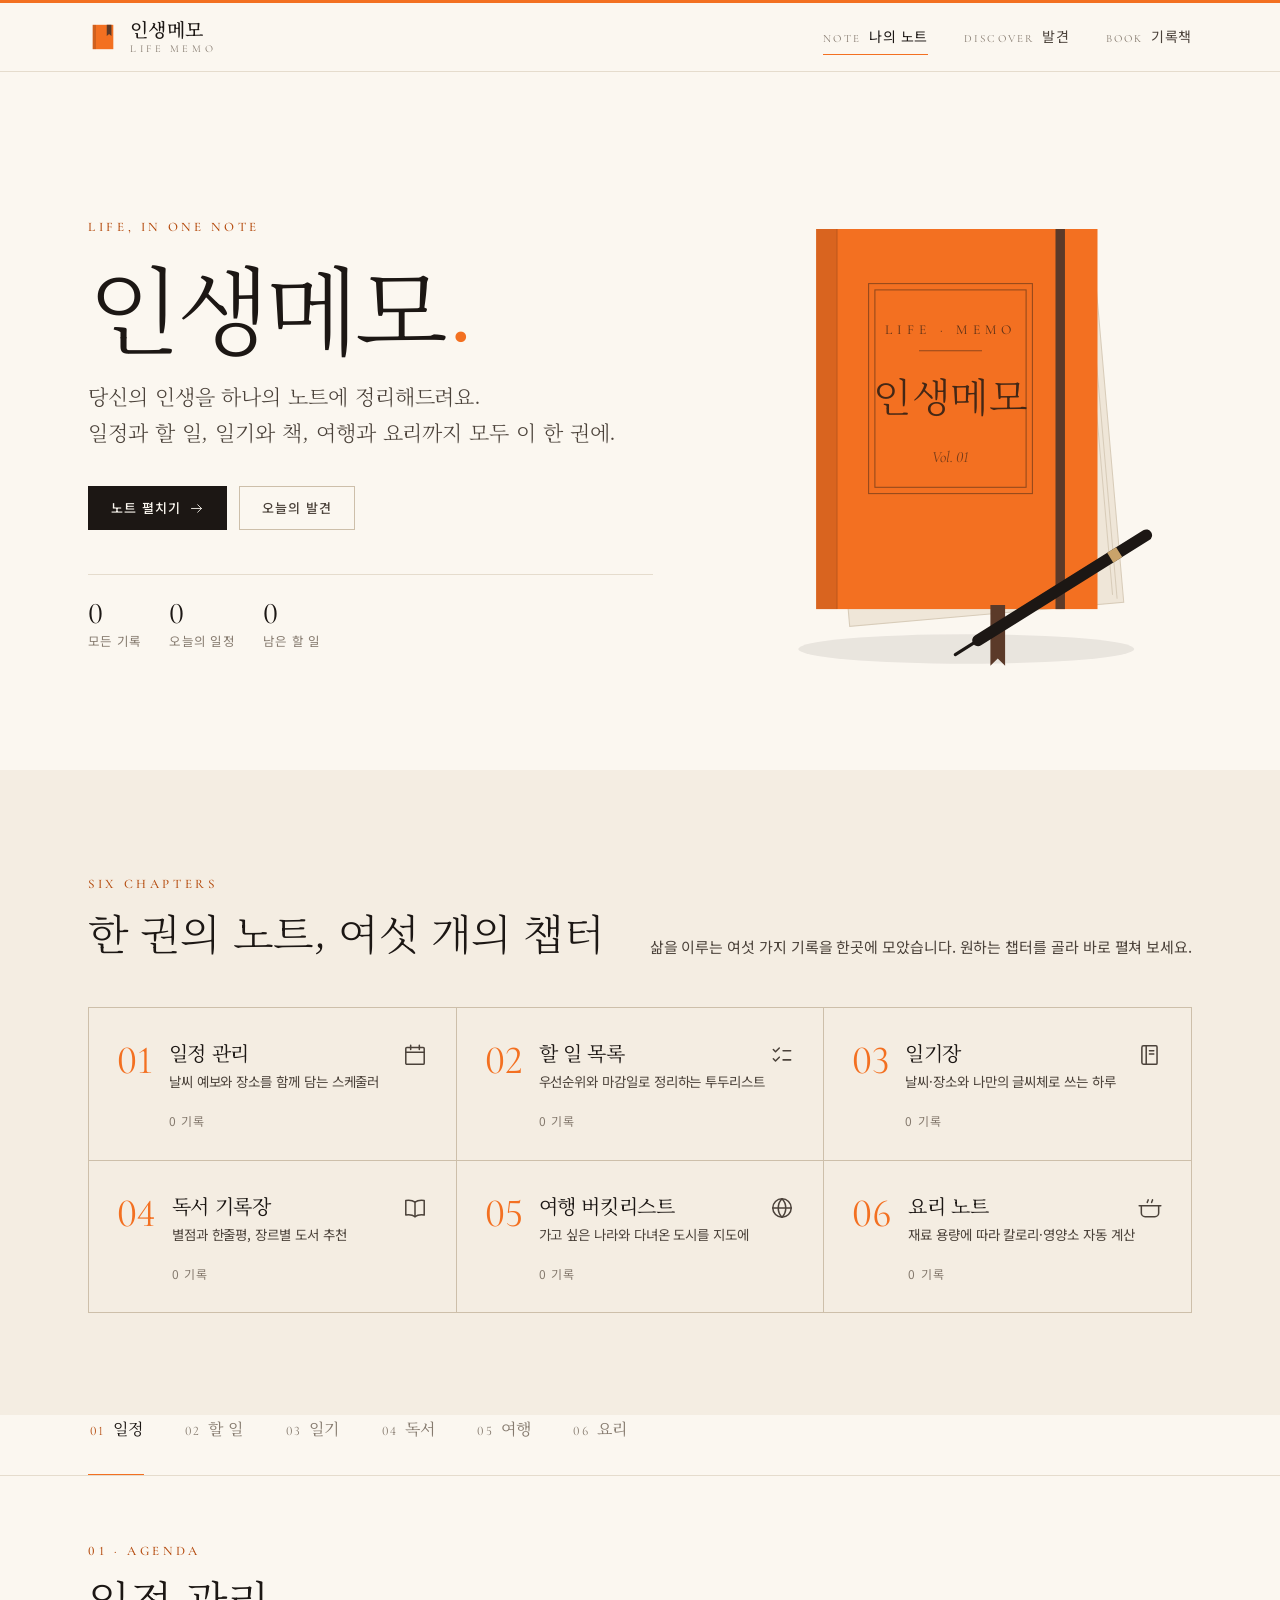
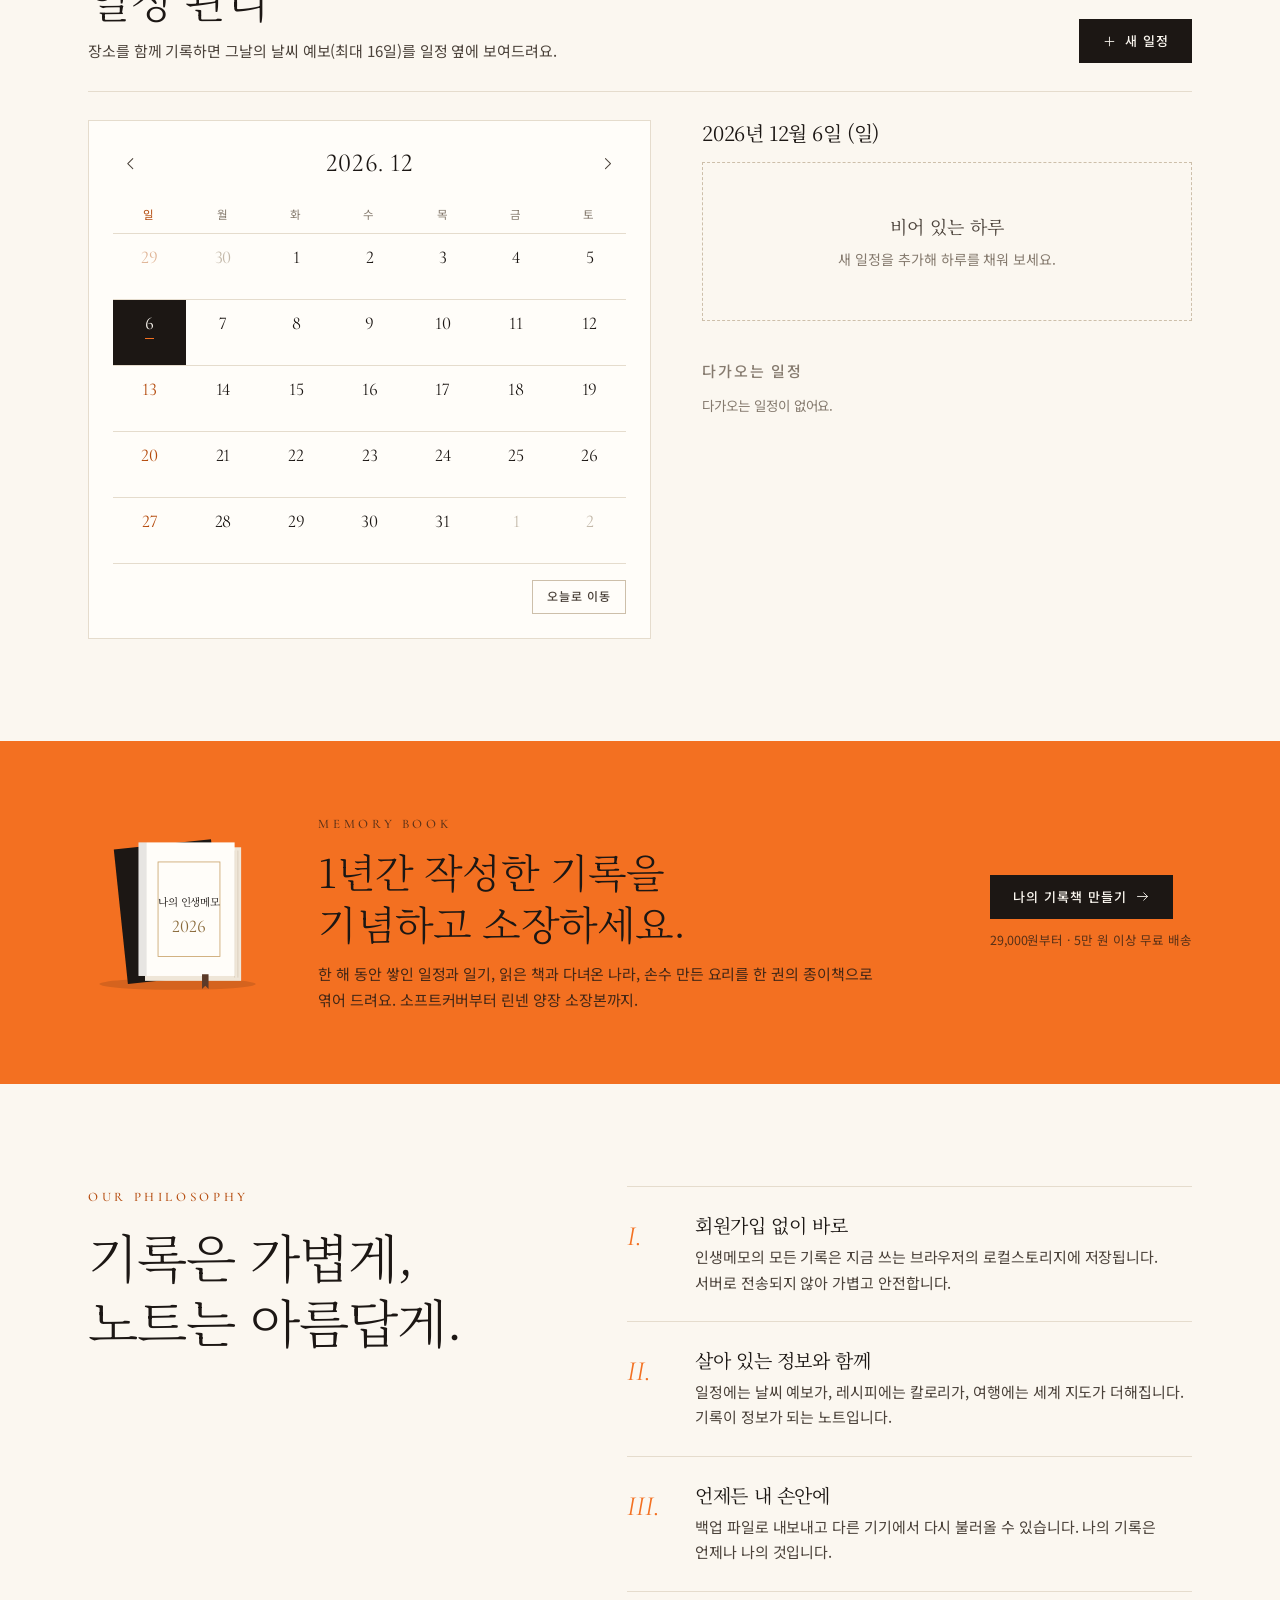
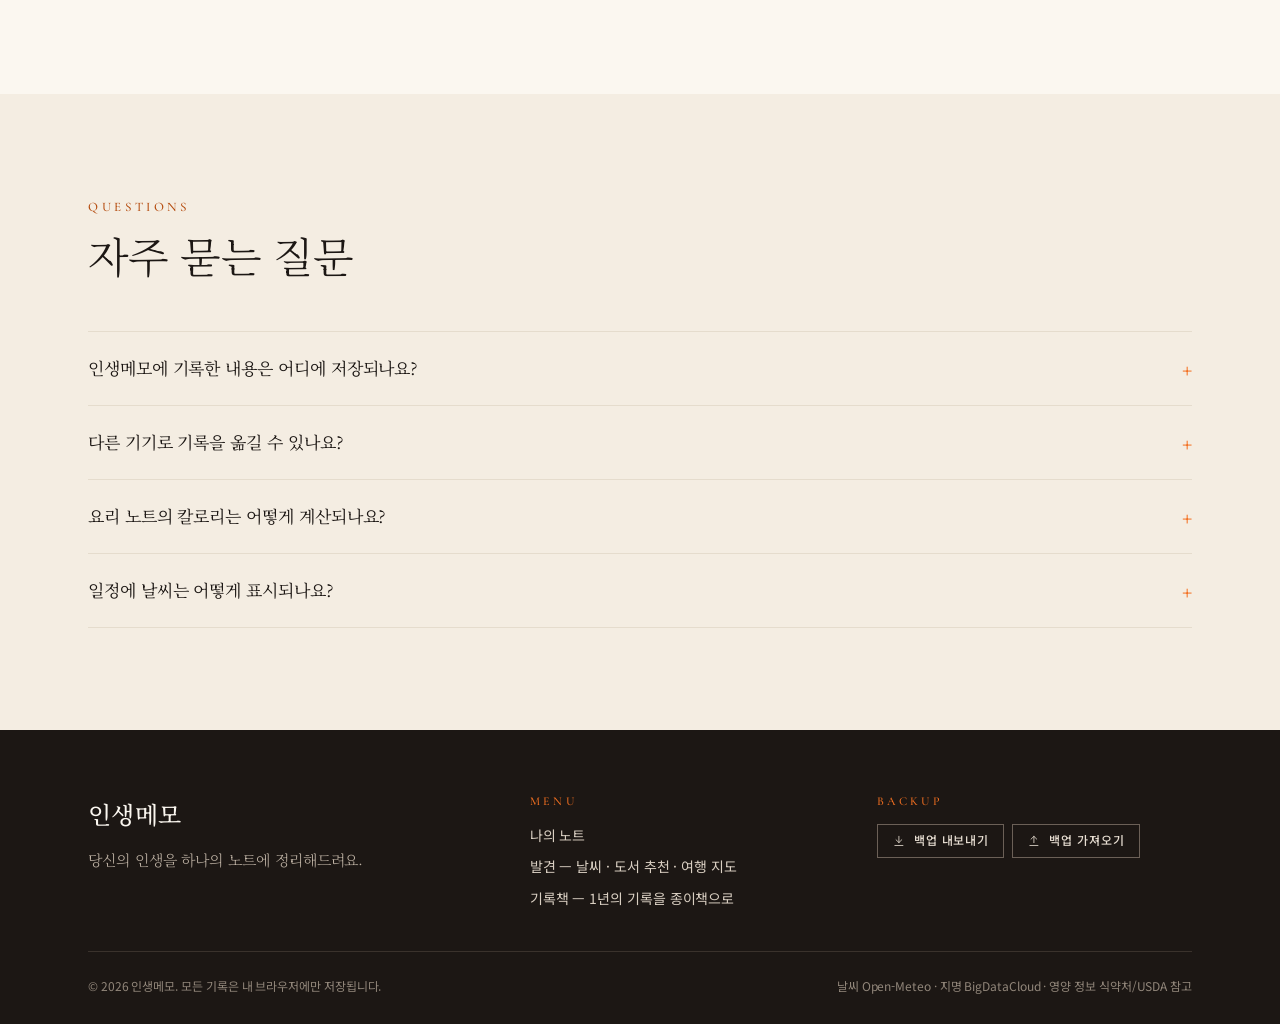
==== commit c4d085a5: "261030_13:14" ====
--- a/index.html
+++ b/index.html
@@ -147,6 +147,7 @@
         <ul>
           <li><a href="./" aria-current="page"><small>Note</small>나의 노트</a></li>
           <li><a href="discover.html"><small>Discover</small>발견</a></li>
+          <li><a href="book.html"><small>Book</small>기록책</a></li>
         </ul>
       </nav>
     </div>
@@ -423,6 +424,33 @@
       </div>
     </section>
 
+    <!-- ============ Memory Book 홍보 ============ -->
+    <section class="promo" aria-labelledby="promo-title">
+      <div class="container">
+        <svg class="promo-art" viewBox="0 0 220 200" aria-hidden="true">
+          <ellipse cx="110" cy="188" rx="96" ry="7" fill="#1c1714" opacity=".14"/>
+          <rect x="40" y="16" width="120" height="166" fill="#1c1714" transform="rotate(-6 100 99)"/>
+          <rect x="70" y="20" width="118" height="164" fill="#efe6d8"/>
+          <path d="M184 24v156M180 24v156" stroke="#d8ccb9"/>
+          <rect x="62" y="14" width="118" height="164" fill="#fffdf9"/>
+          <rect x="62" y="14" width="10" height="164" fill="#1c1714" opacity=".1"/>
+          <rect x="86" y="38" width="76" height="116" fill="none" stroke="#c9a36a"/>
+          <text x="124" y="92" text-anchor="middle" font-family="Noto Serif KR, serif" font-size="13" fill="#1c1714">나의 인생메모</text>
+          <text x="124" y="124" text-anchor="middle" font-family="Cormorant Garamond, serif" font-size="22" fill="#8a6a3a">2026</text>
+          <path d="M140 176h8v18l-4-4-4 4z" fill="#5b3a29"/>
+        </svg>
+        <div class="promo-text">
+          <p class="eyebrow">Memory Book</p>
+          <h2 id="promo-title">1년간 작성한 기록을<br>기념하고 소장하세요.</h2>
+          <p>한 해 동안 쌓인 일정과 일기, 읽은 책과 다녀온 나라, 손수 만든 요리를 한 권의 종이책으로 엮어 드려요. 소프트커버부터 린넨 양장 소장본까지.</p>
+        </div>
+        <div class="promo-cta">
+          <a class="btn btn--primary" href="book.html">나의 기록책 만들기 <svg class="icon" aria-hidden="true"><use href="#i-arrow-right"></use></svg></a>
+          <span>29,000원부터 · 5만 원 이상 무료 배송</span>
+        </div>
+      </div>
+    </section>
+
     <!-- ============ About (SEO 정적 콘텐츠) ============ -->
     <section class="section" aria-labelledby="about-title">
       <div class="container about">
@@ -492,6 +520,7 @@
           <ul>
             <li><a href="./">나의 노트</a></li>
             <li><a href="discover.html">발견 — 날씨 · 도서 추천 · 여행 지도</a></li>
+            <li><a href="book.html">기록책 — 1년의 기록을 종이책으로</a></li>
           </ul>
         </nav>
         <div>
--- a/css/base.css
+++ b/css/base.css
@@ -143,6 +143,11 @@
   .hero-art { order: -1; width: min(70%, 300px); }
 }
 
+/* ---------- Breadcrumb ---------- */
+.breadcrumb ol { list-style: none; display: flex; gap: 10px; font-size: 12.5px; color: var(--muted); margin-bottom: 36px; }
+.breadcrumb li + li::before { content: "/"; margin-right: 10px; color: var(--line-strong); }
+.breadcrumb a:hover { color: var(--ink); }
+
 /* ---------- Section heads ---------- */
 .section { padding: clamp(56px, 8vw, 104px) 0; }
 .section--tint { background: var(--paper-2); }
@@ -272,6 +277,7 @@
 .modal-body { padding: 26px 28px; overflow-y: auto; }
 .modal-foot { display: flex; align-items: center; gap: 10px; padding: 16px 28px; border-top: 1px solid var(--line); background: var(--paper-2); }
 .modal-foot .spacer { flex: 1; }
+.modal-form { display: contents; }
 @media (max-width: 600px) {
   .modal-head, .modal-body, .modal-foot { padding-inline: 18px; }
   .modal-foot { flex-wrap: wrap; }
--- a/css/note.css
+++ b/css/note.css
@@ -340,4 +340,22 @@
 .about-list p { color: var(--ink-2); margin-top: 6px; }
 @media (max-width: 860px) { .about { grid-template-columns: 1fr; } }
 
-.modal-form { display: contents; }
+/* ---------- Memory Book 홍보 ---------- */
+.promo { background: var(--orange); color: var(--ink); padding: clamp(44px, 6vw, 72px) 0; }
+.promo .container { display: grid; grid-template-columns: auto minmax(0, 1fr) auto; align-items: center; gap: clamp(24px, 4vw, 56px); }
+.promo-art { width: clamp(120px, 14vw, 180px); }
+.promo .eyebrow { color: var(--ink); opacity: .7; }
+.promo h2 { font-size: clamp(26px, 3.4vw, 40px); font-weight: 300; margin: 10px 0 12px; }
+.promo-text p:last-child { max-width: 560px; color: rgba(28, 23, 20, .82); }
+.promo-cta { display: grid; justify-items: start; gap: 10px; }
+.promo-cta span { font-size: 12.5px; color: rgba(28, 23, 20, .72); }
+.promo .btn--primary:hover { background: var(--paper); border-color: var(--paper); color: var(--ink); }
+@media (max-width: 960px) {
+  .promo .container { grid-template-columns: auto minmax(0, 1fr); }
+  .promo-cta { grid-column: 2; }
+}
+@media (max-width: 600px) {
+  .promo .container { grid-template-columns: 1fr; }
+  .promo-art { width: 120px; }
+  .promo-cta { grid-column: auto; }
+}
